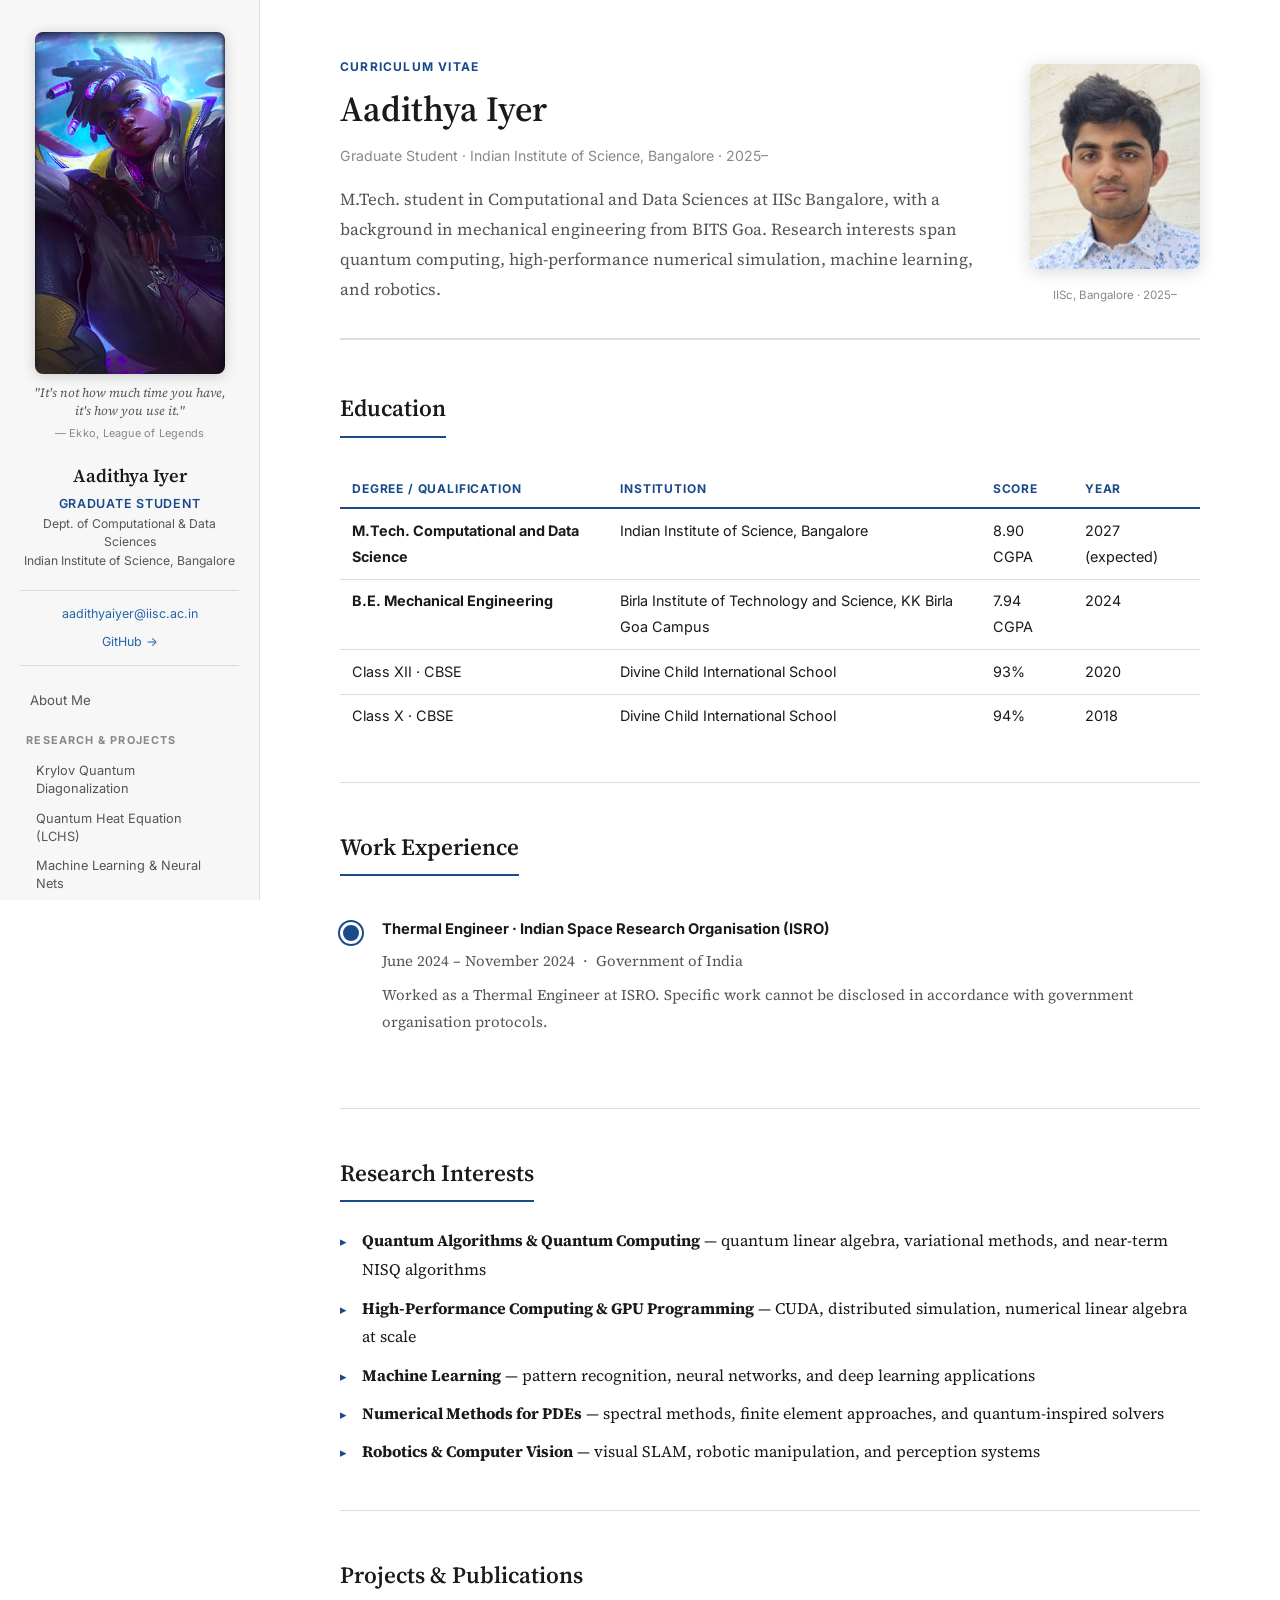
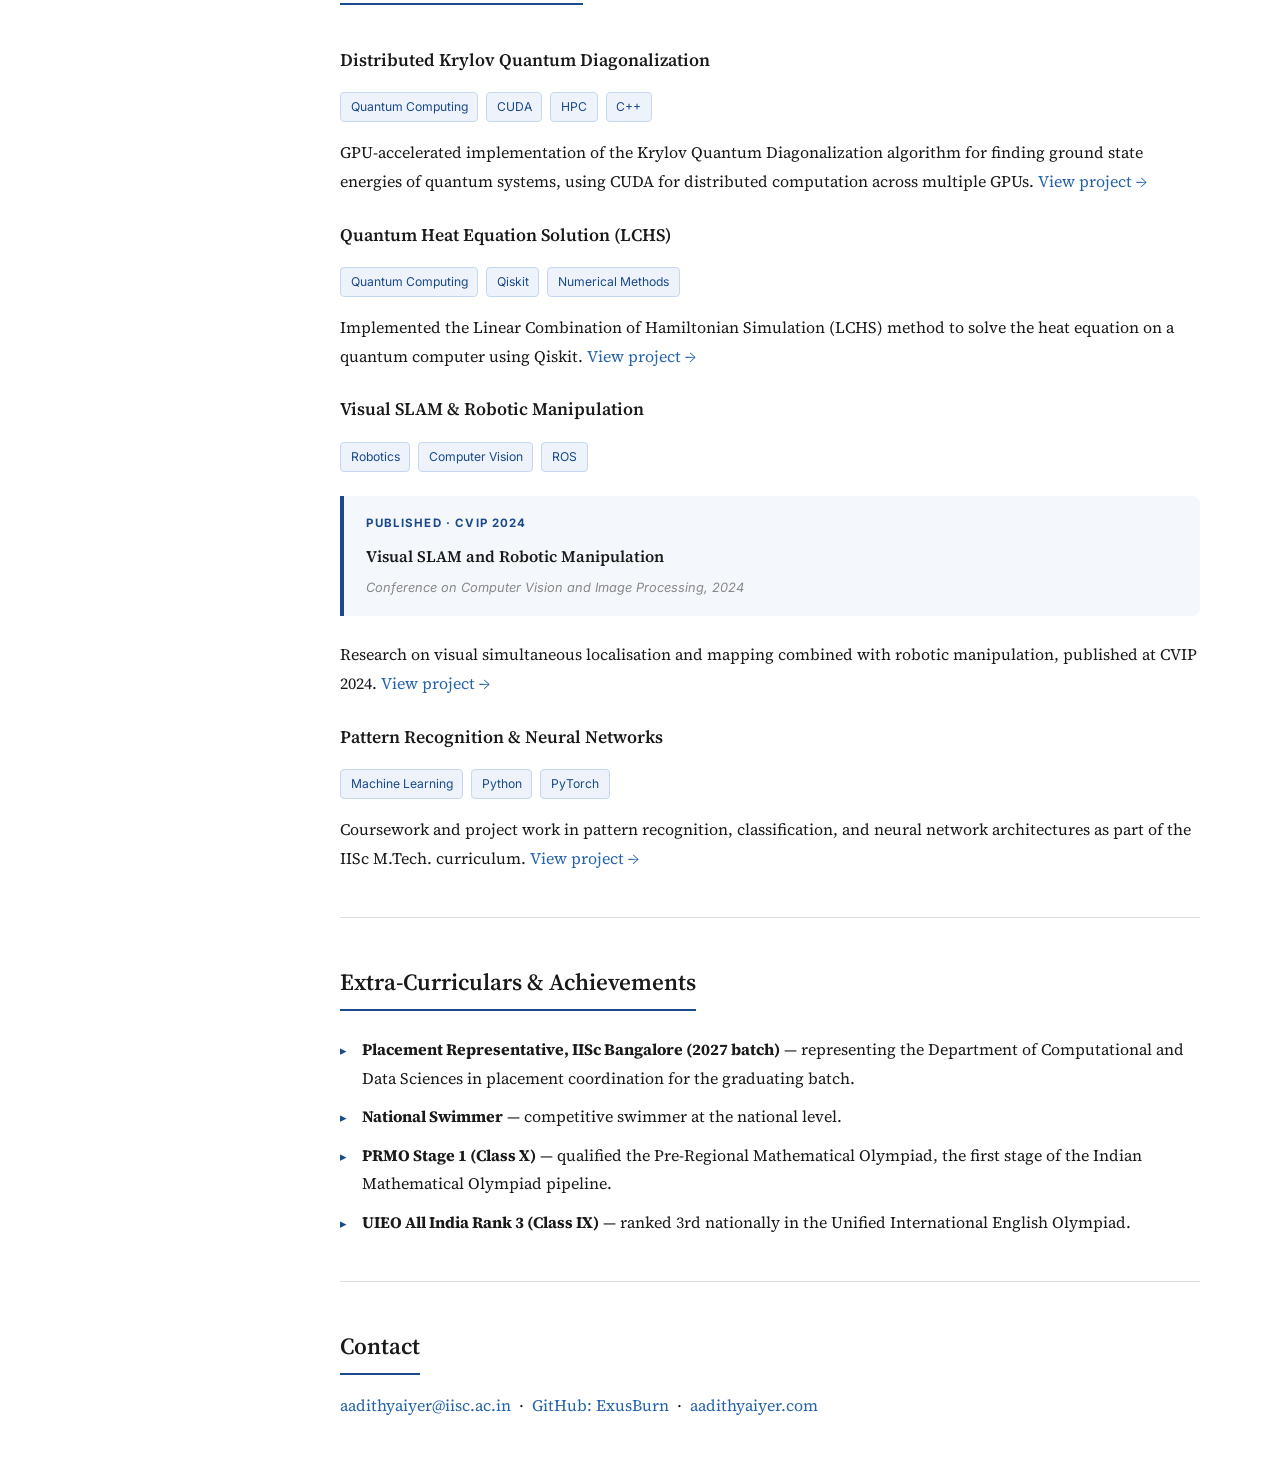
==== cv.html @ ee33d0a5 "Add CV page with education, work, projects, and achievements" ====
<!DOCTYPE html>
<html lang="en">
<head>
  <meta charset="UTF-8" />
  <meta name="viewport" content="width=device-width, initial-scale=1.0" />
  <title>CV · Aadithya Iyer</title>
  <link rel="stylesheet" href="styles.v2.css" />
  <link rel="preconnect" href="https://fonts.googleapis.com" />
  <link href="https://fonts.googleapis.com/css2?family=Source+Serif+4:ital,wght@0,300;0,400;0,600;1,400&family=Inter:wght@400;500;600;700&display=swap" rel="stylesheet" />
</head>
<body data-page="cv">
<div class="page-wrapper">
  <aside class="sidebar"></aside>
  <main class="content">

    <div class="page-hero" style="display:grid; grid-template-columns: 1fr 170px; gap: 2.5rem; align-items: start;">
      <div>
        <span class="hero-tag">Curriculum Vitae</span>
        <h1>Aadithya Iyer</h1>
        <p class="hero-sub">Graduate Student · Indian Institute of Science, Bangalore · 2025–</p>
        <p>
          M.Tech. student in Computational and Data Sciences at IISc Bangalore, with a background
          in mechanical engineering from BITS Goa. Research interests span quantum computing,
          high-performance numerical simulation, machine learning, and robotics.
        </p>
      </div>
      <div style="text-align:center; padding-top:0.5rem;">
        <img src="photo.jpg" alt="Aadithya Iyer"
          style="width:100%; border-radius:8px; box-shadow:0 3px 18px rgba(0,0,0,0.15);"
          onerror="this.style.display='none'" />
        <p style="font-family:var(--sans); font-size:0.72rem; color:var(--light); margin-top:0.4rem;">
          IISc, Bangalore · 2025–
        </p>
      </div>
    </div>

    <section id="education">
      <h2>Education</h2>
      <table class="course-table">
        <thead>
          <tr>
            <th>Degree / Qualification</th>
            <th>Institution</th>
            <th>Score</th>
            <th>Year</th>
          </tr>
        </thead>
        <tbody>
          <tr>
            <td><strong>M.Tech. Computational and Data Science</strong></td>
            <td>Indian Institute of Science, Bangalore</td>
            <td>8.90 CGPA</td>
            <td>2027 (expected)</td>
          </tr>
          <tr>
            <td><strong>B.E. Mechanical Engineering</strong></td>
            <td>Birla Institute of Technology and Science, KK Birla Goa Campus</td>
            <td>7.94 CGPA</td>
            <td>2024</td>
          </tr>
          <tr>
            <td>Class XII · CBSE</td>
            <td>Divine Child International School</td>
            <td>93%</td>
            <td>2020</td>
          </tr>
          <tr>
            <td>Class X · CBSE</td>
            <td>Divine Child International School</td>
            <td>94%</td>
            <td>2018</td>
          </tr>
        </tbody>
      </table>
    </section>

    <hr />

    <section id="work">
      <h2>Work Experience</h2>
      <div class="timeline">
        <div class="timeline-item">
          <div class="timeline-dot"></div>
          <div class="timeline-body">
            <h4>Thermal Engineer · Indian Space Research Organisation (ISRO)</h4>
            <p>June 2024 – November 2024 &nbsp;·&nbsp; Government of India</p>
            <p style="margin-top: 0.5rem; color: var(--muted);">
              Worked as a Thermal Engineer at ISRO. Specific work cannot be disclosed
              in accordance with government organisation protocols.
            </p>
          </div>
        </div>
      </div>
    </section>

    <hr />

    <section id="research">
      <h2>Research Interests</h2>
      <ul class="prose-list">
        <li>
          <strong>Quantum Algorithms &amp; Quantum Computing</strong> — quantum linear algebra,
          variational methods, and near-term NISQ algorithms
        </li>
        <li>
          <strong>High-Performance Computing &amp; GPU Programming</strong> — CUDA, distributed
          simulation, numerical linear algebra at scale
        </li>
        <li>
          <strong>Machine Learning</strong> — pattern recognition, neural networks, and deep
          learning applications
        </li>
        <li>
          <strong>Numerical Methods for PDEs</strong> — spectral methods, finite element
          approaches, and quantum-inspired solvers
        </li>
        <li>
          <strong>Robotics &amp; Computer Vision</strong> — visual SLAM, robotic manipulation,
          and perception systems
        </li>
      </ul>
    </section>

    <hr />

    <section id="projects">
      <h2>Projects &amp; Publications</h2>

      <h3>Distributed Krylov Quantum Diagonalization</h3>
      <div class="tech-tags">
        <span>Quantum Computing</span><span>CUDA</span><span>HPC</span><span>C++</span>
      </div>
      <p>
        GPU-accelerated implementation of the Krylov Quantum Diagonalization algorithm for
        finding ground state energies of quantum systems, using CUDA for distributed computation
        across multiple GPUs.
        <a href="kqd.html">View project →</a>
      </p>

      <h3>Quantum Heat Equation Solution (LCHS)</h3>
      <div class="tech-tags">
        <span>Quantum Computing</span><span>Qiskit</span><span>Numerical Methods</span>
      </div>
      <p>
        Implemented the Linear Combination of Hamiltonian Simulation (LCHS) method to solve
        the heat equation on a quantum computer using Qiskit.
        <a href="lchs.html">View project →</a>
      </p>

      <h3>Visual SLAM &amp; Robotic Manipulation</h3>
      <div class="tech-tags">
        <span>Robotics</span><span>Computer Vision</span><span>ROS</span>
      </div>
      <div class="publication-box">
        <span class="pub-label">Published · CVIP 2024</span>
        <p class="pub-title">Visual SLAM and Robotic Manipulation</p>
        <p class="pub-venue">Conference on Computer Vision and Image Processing, 2024</p>
      </div>
      <p>
        Research on visual simultaneous localisation and mapping combined with robotic
        manipulation, published at CVIP 2024.
        <a href="robotics.html">View project →</a>
      </p>

      <h3>Pattern Recognition &amp; Neural Networks</h3>
      <div class="tech-tags">
        <span>Machine Learning</span><span>Python</span><span>PyTorch</span>
      </div>
      <p>
        Coursework and project work in pattern recognition, classification, and neural network
        architectures as part of the IISc M.Tech. curriculum.
        <a href="ml.html">View project →</a>
      </p>
    </section>

    <hr />

    <section id="extracurriculars">
      <h2>Extra-Curriculars &amp; Achievements</h2>
      <ul class="prose-list">
        <li>
          <strong>Placement Representative, IISc Bangalore (2027 batch)</strong> — representing
          the Department of Computational and Data Sciences in placement coordination for the
          graduating batch.
        </li>
        <li>
          <strong>National Swimmer</strong> — competitive swimmer at the national level.
        </li>
        <li>
          <strong>PRMO Stage 1 (Class X)</strong> — qualified the Pre-Regional Mathematical
          Olympiad, the first stage of the Indian Mathematical Olympiad pipeline.
        </li>
        <li>
          <strong>UIEO All India Rank 3 (Class IX)</strong> — ranked 3rd nationally in the
          Unified International English Olympiad.
        </li>
      </ul>
    </section>

    <hr />

    <section id="contact-cv">
      <h2>Contact</h2>
      <p>
        <a href="mailto:aadithyaiyer@iisc.ac.in">aadithyaiyer@iisc.ac.in</a>
        &nbsp;·&nbsp;
        <a href="https://github.com/ExusBurn" target="_blank" rel="noopener">GitHub: ExusBurn</a>
        &nbsp;·&nbsp;
        <a href="https://aadithyaiyer.com" target="_blank" rel="noopener">aadithyaiyer.com</a>
      </p>
    </section>

  </main>
</div>
<script src="nav.js"></script>
</body>
</html>
---- styles.v2.css ----
/* ── Reset ── */
*, *::before, *::after { box-sizing: border-box; margin: 0; padding: 0; }

:root {
  --sidebar-w: 260px;
  --accent:    #1a4a8a;
  --accent-l:  #2563a8;
  --accent-bg: #eef3fb;
  --text:      #1a1a1a;
  --muted:     #555;
  --light:     #888;
  --border:    #ddd;
  --bg:        #fff;
  --sidebar-bg:#f7f7f7;
  --serif:     'Source Serif 4', Georgia, serif;
  --sans:      'Inter', system-ui, sans-serif;
}

html { scroll-behavior: smooth; }

body {
  background: var(--bg);
  color: var(--text);
  font-family: var(--serif);
  font-size: 16.5px;
  line-height: 1.8;
}

a { color: var(--accent-l); text-decoration: none; }
a:hover { text-decoration: underline; }

/* ── Layout ── */
.page-wrapper {
  display: flex;
  min-height: 100vh;
  width: 100%;
}

/* ── Sidebar ── */
.sidebar {
  width: var(--sidebar-w);
  flex-shrink: 0;
  background: var(--sidebar-bg);
  border-right: 1px solid var(--border);
  padding: 2rem 1.25rem;
  position: sticky;
  top: 0;
  height: 100vh;
  overflow-y: auto;
  display: flex;
  flex-direction: column;
  gap: 1.25rem;
}

.sidebar-ekko {
  text-align: center;
}

.sidebar-ekko img {
  width: 100%;
  max-width: 190px;
  border-radius: 8px;
  display: block;
  margin: 0 auto 0.6rem;
  box-shadow: 0 2px 14px rgba(0,0,0,0.18);
}

.ekko-quote {
  font-family: var(--serif);
  font-size: 0.78rem;
  font-style: italic;
  color: var(--muted);
  line-height: 1.5;
  margin: 0 0 0.2rem !important;
}

.ekko-attr {
  font-family: var(--sans);
  font-size: 0.68rem;
  color: var(--light);
  letter-spacing: 0.02em;
}

.sidebar-name {
  font-family: var(--serif);
  font-size: 1.15rem;
  font-weight: 600;
  color: var(--text);
  text-align: center;
  line-height: 1.3;
}

.sidebar-title {
  font-family: var(--sans);
  font-size: 0.78rem;
  color: var(--accent);
  font-weight: 600;
  text-align: center;
  text-transform: uppercase;
  letter-spacing: 0.06em;
  margin-top: 0.3rem;
}

.sidebar-affil {
  font-family: var(--sans);
  font-size: 0.76rem;
  color: var(--muted);
  text-align: center;
  line-height: 1.5;
}

.sidebar-contact {
  display: flex;
  flex-direction: column;
  gap: 0.35rem;
  align-items: center;
  padding: 0.75rem 0;
  border-top: 1px solid var(--border);
  border-bottom: 1px solid var(--border);
}

.sidebar-contact a {
  font-family: var(--sans);
  font-size: 0.78rem;
  color: var(--accent-l);
  word-break: break-all;
  text-align: center;
}

/* ── Sidebar nav ── */
.sidebar-nav {
  display: flex;
  flex-direction: column;
  gap: 0.1rem;
}

.nav-section-label {
  font-family: var(--sans);
  font-size: 0.68rem;
  font-weight: 700;
  text-transform: uppercase;
  letter-spacing: 0.1em;
  color: var(--light);
  padding: 0.9rem 0.4rem 0.3rem;
  display: block;
}

.sidebar-nav a {
  font-family: var(--sans);
  font-size: 0.83rem;
  color: var(--muted);
  padding: 0.32rem 0.6rem;
  border-radius: 5px;
  display: block;
  transition: background 0.15s, color 0.15s;
  line-height: 1.4;
}

.sidebar-nav a.nav-sub {
  font-size: 0.8rem;
  padding-left: 1rem;
}

.sidebar-nav a:hover {
  background: #e6e6e6;
  color: var(--accent);
  text-decoration: none;
}

.sidebar-nav a.active {
  background: var(--accent-bg);
  color: var(--accent);
  font-weight: 600;
  text-decoration: none;
}

/* ── Main content ── */
.content {
  flex: 1;
  padding: 3.5rem 5rem;
  min-width: 0;
}

/* ── Page hero (top of each page) ── */
.page-hero {
  margin-bottom: 3rem;
  padding-bottom: 2rem;
  border-bottom: 2px solid var(--border);
}

.page-hero .hero-tag {
  font-family: var(--sans);
  font-size: 0.75rem;
  font-weight: 700;
  text-transform: uppercase;
  letter-spacing: 0.1em;
  color: var(--accent);
  margin-bottom: 0.6rem;
  display: block;
}

.page-hero h1 {
  font-family: var(--serif);
  font-size: clamp(1.6rem, 3vw, 2.2rem);
  font-weight: 600;
  line-height: 1.25;
  color: var(--text);
  margin-bottom: 0.75rem;
}

.page-hero .hero-sub {
  font-family: var(--sans);
  font-size: 0.88rem;
  color: var(--light);
  margin-bottom: 1rem;
}

.page-hero p {
  font-size: 1.05rem;
  color: var(--muted);
  max-width: 680px;
}

/* ── Sections ── */
section { margin-bottom: 0.5rem; }

section h2 {
  font-family: var(--serif);
  font-size: 1.45rem;
  font-weight: 600;
  color: var(--text);
  margin-bottom: 1rem;
  padding-bottom: 0.35rem;
  border-bottom: 2px solid var(--accent);
  display: inline-block;
}

section h3 {
  font-family: var(--serif);
  font-size: 1.1rem;
  font-weight: 600;
  color: var(--text);
  margin: 1.5rem 0 0.5rem;
}

section h4 {
  font-family: var(--sans);
  font-size: 0.88rem;
  font-weight: 700;
  text-transform: uppercase;
  letter-spacing: 0.06em;
  color: var(--accent);
  margin: 1.25rem 0 0.4rem;
}

section p {
  color: var(--text);
  margin-bottom: 1rem;
  font-size: 1rem;
}

section p:last-child { margin-bottom: 0; }

hr {
  border: none;
  border-top: 1px solid var(--border);
  margin: 2.75rem 0;
}

/* ── Bullet lists ── */
.prose-list {
  list-style: none;
  margin: 0.5rem 0 1rem;
  display: flex;
  flex-direction: column;
  gap: 0.6rem;
}

.prose-list li {
  padding-left: 1.4rem;
  position: relative;
  font-size: 1rem;
}

.prose-list li::before {
  content: '▸';
  position: absolute;
  left: 0;
  color: var(--accent);
  font-size: 0.8rem;
  top: 0.25rem;
}

/* ── Callout / highlight box ── */
.callout {
  background: var(--accent-bg);
  border-left: 4px solid var(--accent);
  border-radius: 0 8px 8px 0;
  padding: 1.1rem 1.4rem;
  margin: 1.5rem 0;
}

.callout p { margin: 0; font-size: 1rem; }
.callout strong { color: var(--accent); }

/* ── Stat row ── */
.stat-row {
  display: flex;
  gap: 1.5rem;
  flex-wrap: wrap;
  margin: 1.5rem 0;
}

.stat-box {
  background: #f4f7fb;
  border: 1px solid #d0ddf0;
  border-radius: 8px;
  padding: 1rem 1.5rem;
  text-align: center;
  flex: 1;
  min-width: 120px;
}

.stat-box .stat-num {
  font-family: var(--sans);
  font-size: 1.9rem;
  font-weight: 700;
  color: var(--accent);
  display: block;
  line-height: 1.1;
}

.stat-box .stat-label {
  font-family: var(--sans);
  font-size: 0.75rem;
  color: var(--muted);
  margin-top: 0.3rem;
  display: block;
  line-height: 1.4;
}

/* ── Publication box ── */
.publication-box {
  background: #f4f7fb;
  border-left: 4px solid var(--accent);
  border-radius: 0 8px 8px 0;
  padding: 1.1rem 1.4rem;
  margin: 1.5rem 0;
}

.pub-label {
  font-family: var(--sans);
  font-size: 0.72rem;
  font-weight: 700;
  text-transform: uppercase;
  letter-spacing: 0.1em;
  color: var(--accent);
  margin-bottom: 0.5rem;
  display: block;
}

.pub-title {
  font-weight: 600;
  font-size: 1rem;
  margin-bottom: 0.3rem;
  color: var(--text);
}

.pub-authors {
  font-family: var(--sans);
  font-size: 0.84rem;
  color: var(--muted);
  margin-bottom: 0.7rem;
}

.pub-venue {
  font-family: var(--sans);
  font-size: 0.8rem;
  color: var(--light);
  font-style: italic;
  margin-bottom: 0.7rem;
}

/* ── Video embeds ── */
.video-row {
  display: grid;
  grid-template-columns: 1fr 1fr;
  gap: 1.25rem;
  margin: 1.5rem 0;
}

.video-wrap {
  position: relative;
  padding-bottom: 56.25%;
  height: 0;
  overflow: hidden;
  border-radius: 8px;
  background: #000;
  box-shadow: 0 2px 12px rgba(0,0,0,0.15);
}

.video-wrap iframe {
  position: absolute;
  top: 0; left: 0;
  width: 100%; height: 100%;
  border: none;
}

.video-single {
  max-width: 600px;
  margin: 1.5rem 0;
}

/* ── Project cards on index ── */
.project-cards {
  display: grid;
  grid-template-columns: 1fr 1fr;
  gap: 1.1rem;
  margin-top: 1.5rem;
}

.proj-card {
  display: block;
  border: 1px solid var(--border);
  border-radius: 10px;
  padding: 1.3rem 1.4rem;
  transition: border-color 0.2s, box-shadow 0.2s, transform 0.2s;
  background: #fafafa;
}

.proj-card:hover {
  border-color: var(--accent);
  box-shadow: 0 3px 18px rgba(26,74,138,0.1);
  transform: translateY(-3px);
  text-decoration: none;
}

.proj-card-tag {
  font-family: var(--sans);
  font-size: 0.7rem;
  font-weight: 700;
  text-transform: uppercase;
  letter-spacing: 0.08em;
  color: var(--accent);
  margin-bottom: 0.4rem;
  display: block;
}

.proj-card h3 {
  font-family: var(--serif);
  font-size: 1rem;
  font-weight: 600;
  color: var(--text);
  margin: 0 0 0.5rem;
}

.proj-card p {
  font-size: 0.88rem;
  color: var(--muted);
  margin: 0;
  line-height: 1.55;
}

/* ── Tech tag strip ── */
.tech-tags {
  display: flex;
  flex-wrap: wrap;
  gap: 0.5rem;
  margin: 1rem 0;
}

.tech-tags span {
  font-family: var(--sans);
  font-size: 0.76rem;
  color: var(--accent);
  background: var(--accent-bg);
  border: 1px solid #c5d8f0;
  padding: 0.18rem 0.6rem;
  border-radius: 4px;
}

/* ── Channel button ── */
.channel-btn {
  display: inline-flex;
  align-items: center;
  gap: 0.5rem;
  background: #ff0000;
  color: #fff !important;
  font-family: var(--sans);
  font-size: 0.92rem;
  font-weight: 600;
  padding: 0.65rem 1.5rem;
  border-radius: 6px;
  text-decoration: none !important;
  transition: background 0.2s, transform 0.15s;
  margin: 0.75rem 0;
}

.channel-btn:hover {
  background: #cc0000;
  transform: translateY(-2px);
}

/* ── About intro (index) ── */
.about-intro {
  display: grid;
  grid-template-columns: 200px 1fr;
  gap: 2.5rem;
  align-items: start;
  margin-bottom: 2.5rem;
}

.about-photo img {
  width: 100%;
  border-radius: 8px;
  box-shadow: 0 3px 18px rgba(0,0,0,0.15);
}

.about-photo-caption {
  font-family: var(--sans);
  font-size: 0.75rem;
  color: var(--light);
  text-align: center;
  margin-top: 0.5rem;
}

.about-text-main h1 {
  font-family: var(--serif);
  font-size: 2rem;
  font-weight: 600;
  line-height: 1.2;
  margin-bottom: 0.3rem;
}

.about-text-main .about-role {
  font-family: var(--sans);
  font-size: 0.88rem;
  color: var(--accent);
  font-weight: 600;
  text-transform: uppercase;
  letter-spacing: 0.06em;
  margin-bottom: 1.2rem;
  display: block;
}

/* ── Interest list ── */
.interest-list {
  list-style: none;
  display: flex;
  flex-direction: column;
  gap: 0.9rem;
}

.interest-list li {
  padding-left: 1.4rem;
  position: relative;
  font-size: 1rem;
}

.interest-list li::before {
  content: '▸';
  position: absolute;
  left: 0;
  color: var(--accent);
  font-size: 0.8rem;
  top: 0.28rem;
}

/* ── Course table ── */
.course-table {
  width: 100%;
  border-collapse: collapse;
  font-family: var(--sans);
  font-size: 0.9rem;
  margin: 1rem 0 1.5rem;
}

.course-table th {
  text-align: left;
  padding: 0.5rem 0.75rem;
  border-bottom: 2px solid var(--accent);
  color: var(--accent);
  font-size: 0.75rem;
  text-transform: uppercase;
  letter-spacing: 0.07em;
}

.course-table td {
  padding: 0.55rem 0.75rem;
  border-bottom: 1px solid var(--border);
  color: var(--text);
  vertical-align: top;
}

.course-table tr:last-child td { border-bottom: none; }

/* ── GATE timeline ── */
.timeline {
  margin: 1.5rem 0;
  display: flex;
  flex-direction: column;
  gap: 0;
}

.timeline-item {
  display: flex;
  gap: 1.25rem;
  position: relative;
}

.timeline-item::before {
  content: '';
  position: absolute;
  left: 10px;
  top: 28px;
  bottom: -4px;
  width: 2px;
  background: var(--border);
}

.timeline-item:last-child::before { display: none; }

.timeline-dot {
  flex-shrink: 0;
  width: 22px;
  height: 22px;
  border-radius: 50%;
  background: var(--accent);
  margin-top: 6px;
  border: 3px solid #fff;
  box-shadow: 0 0 0 2px var(--accent);
}

.timeline-body {
  padding-bottom: 1.75rem;
  flex: 1;
}

.timeline-body h4 {
  font-family: var(--sans);
  font-size: 0.92rem;
  font-weight: 700;
  color: var(--text);
  margin: 0 0 0.3rem;
  text-transform: none;
  letter-spacing: 0;
}

.timeline-body p {
  font-size: 0.93rem;
  color: var(--muted);
  margin: 0;
}

/* ── Responsive ── */
@media (max-width: 820px) {
  .page-wrapper { flex-direction: column; }
  .sidebar { width: 100%; height: auto; position: static; flex-direction: row; flex-wrap: wrap; }
  .sidebar-ekko img { max-width: 80px; }
  .content { padding: 2rem 1.5rem; }
  .about-intro { grid-template-columns: 1fr; }
  .project-cards { grid-template-columns: 1fr; }
  .video-row { grid-template-columns: 1fr; }
}
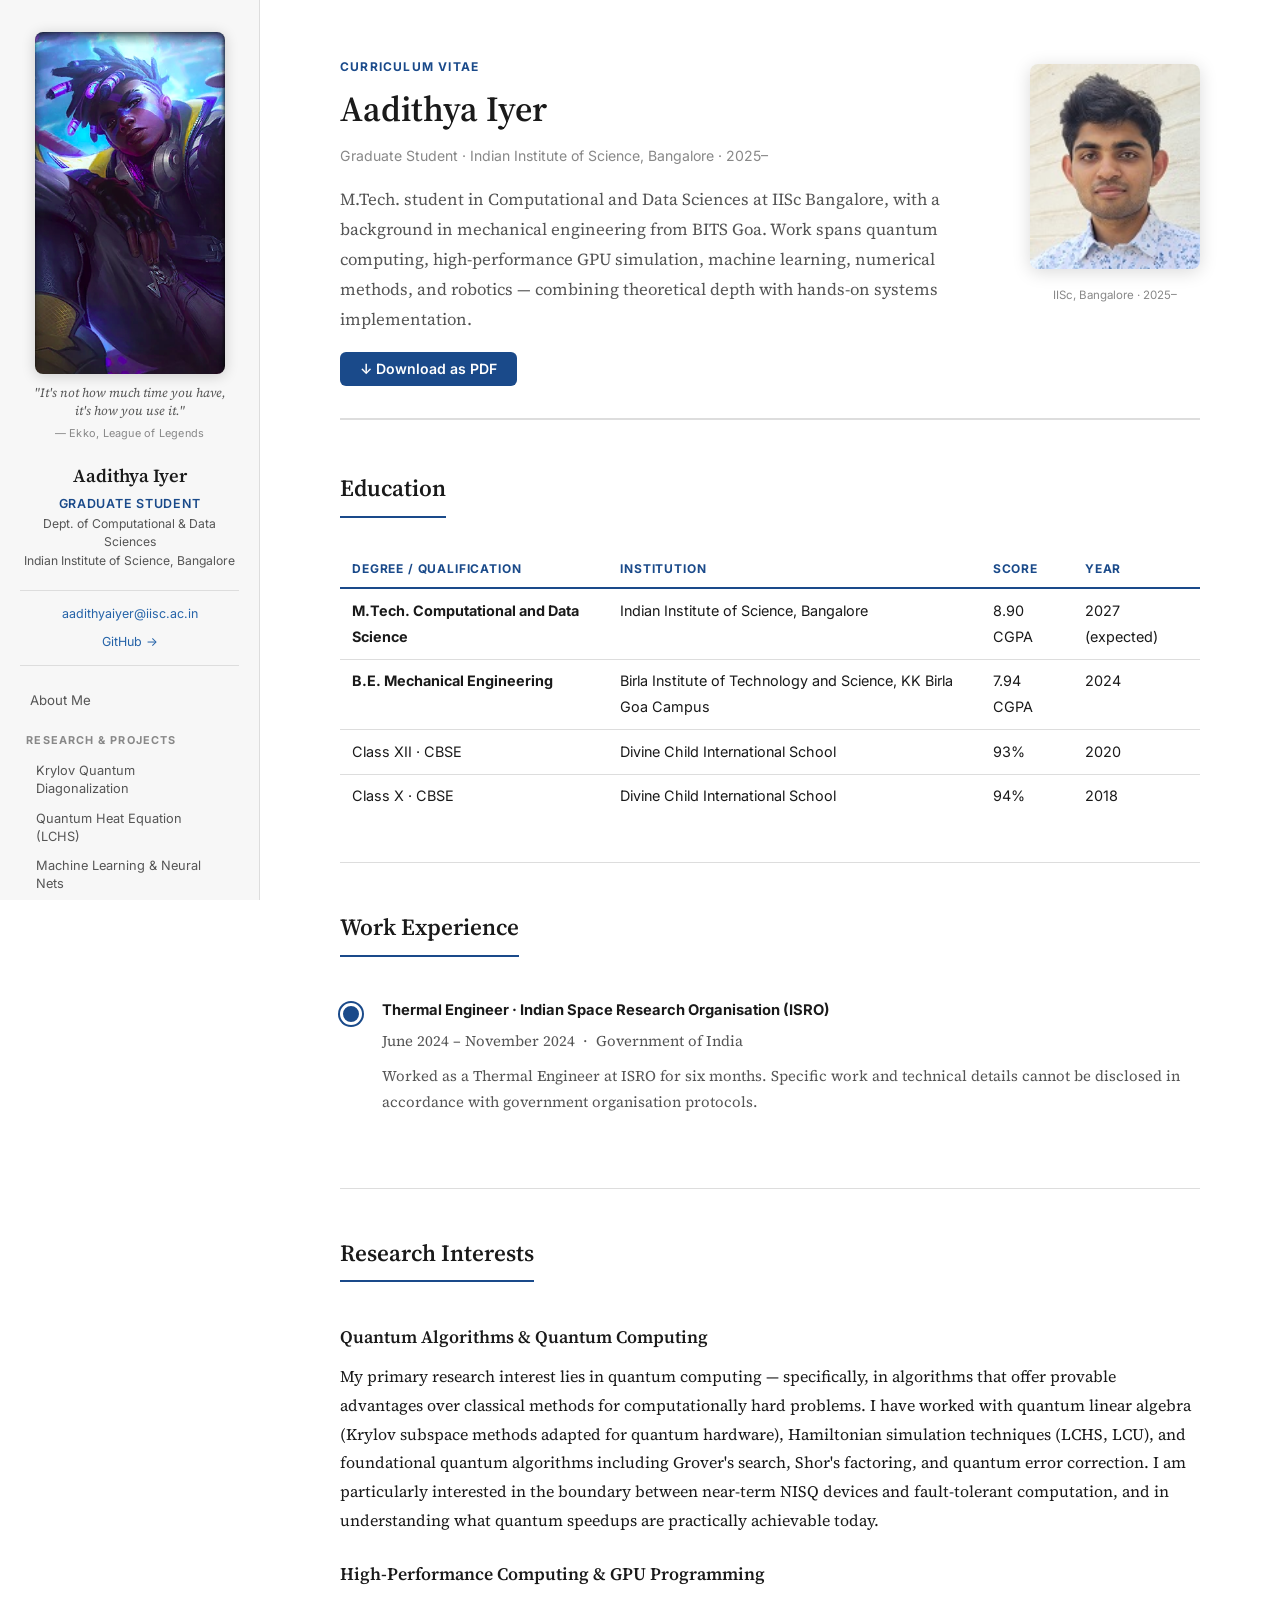
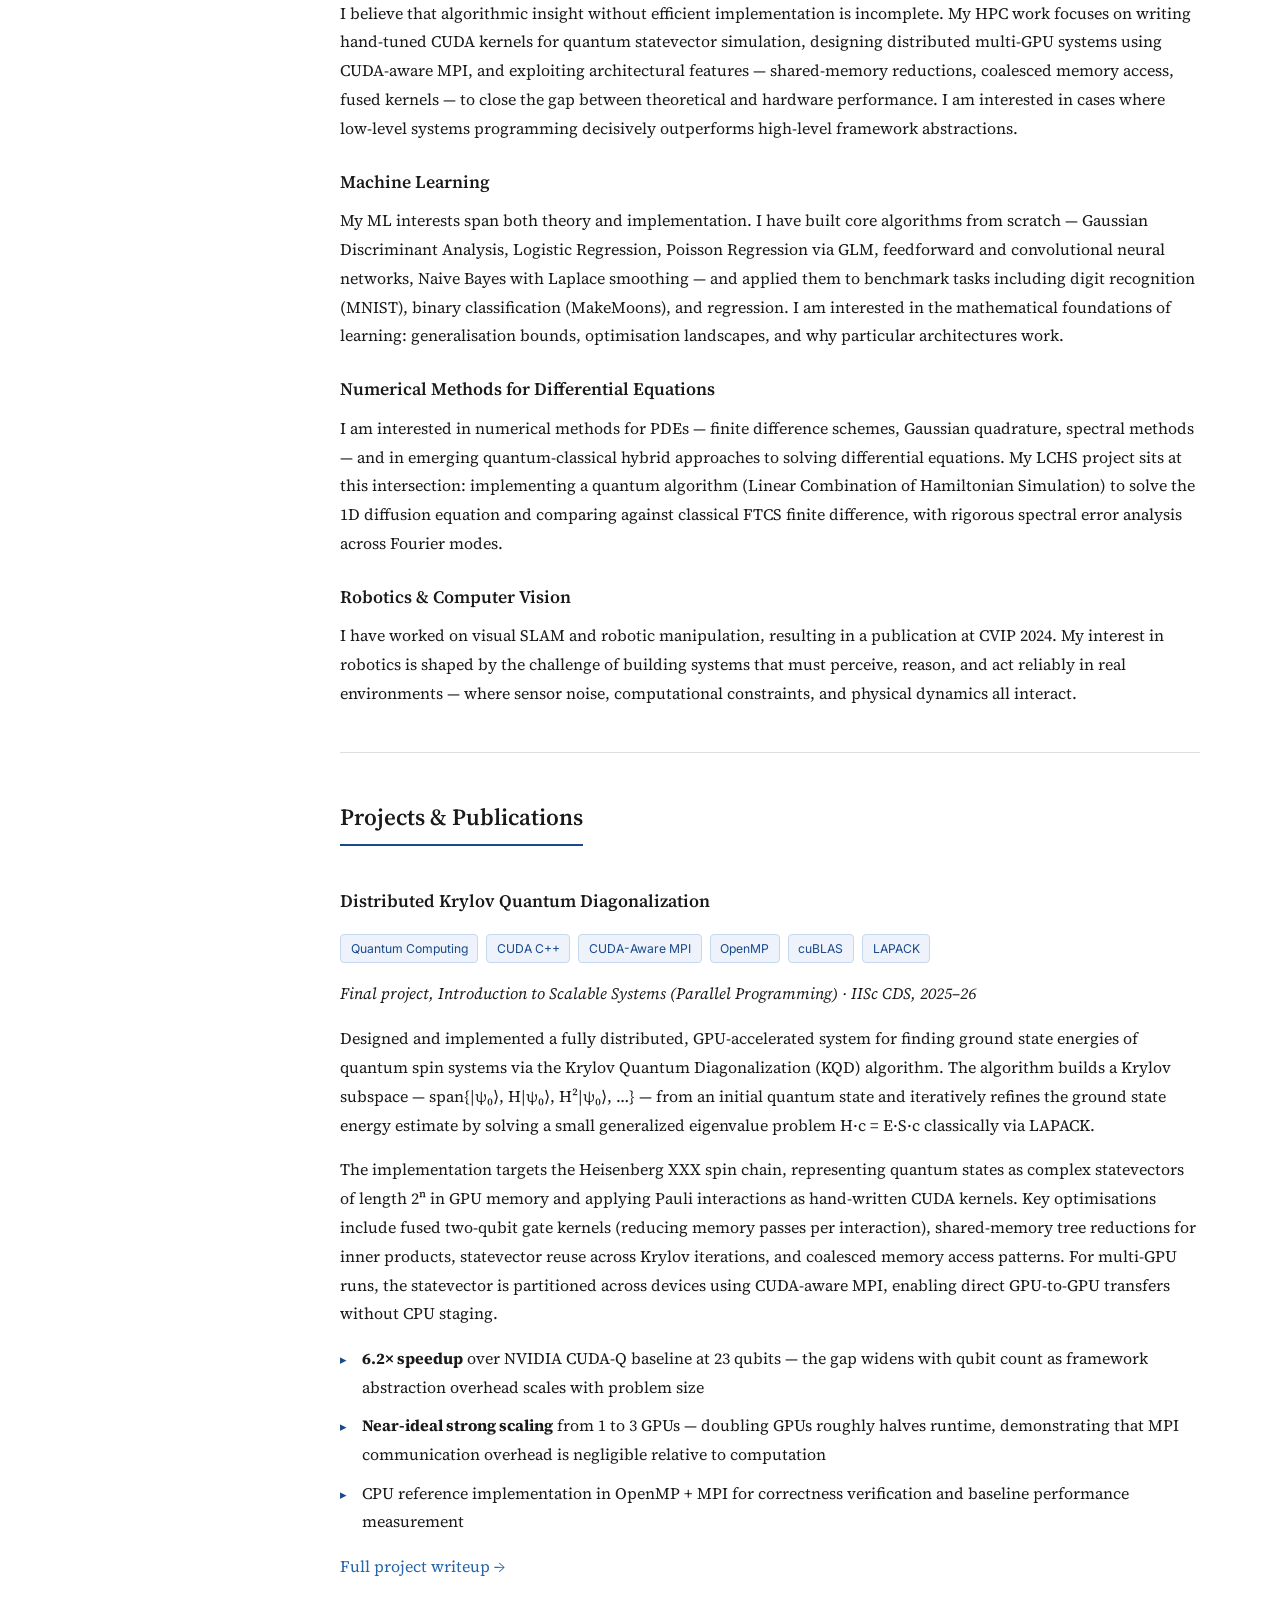
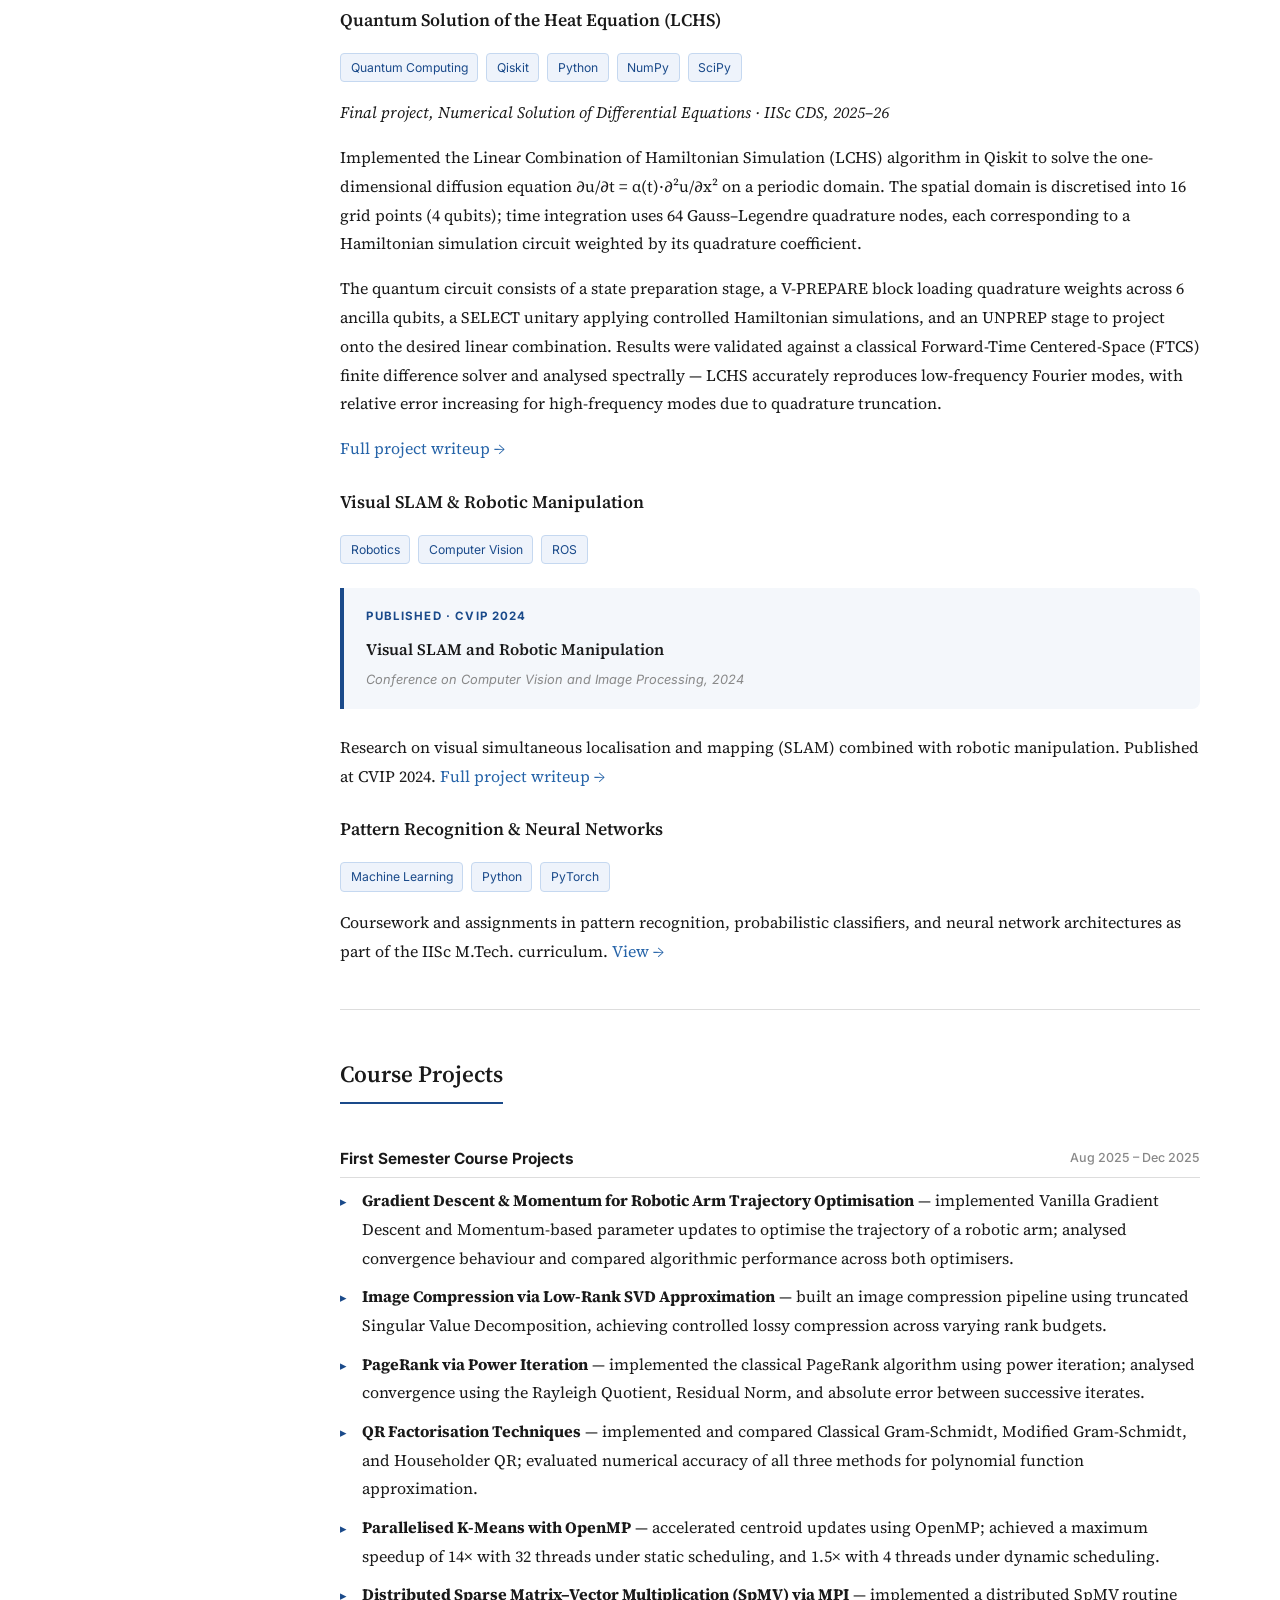
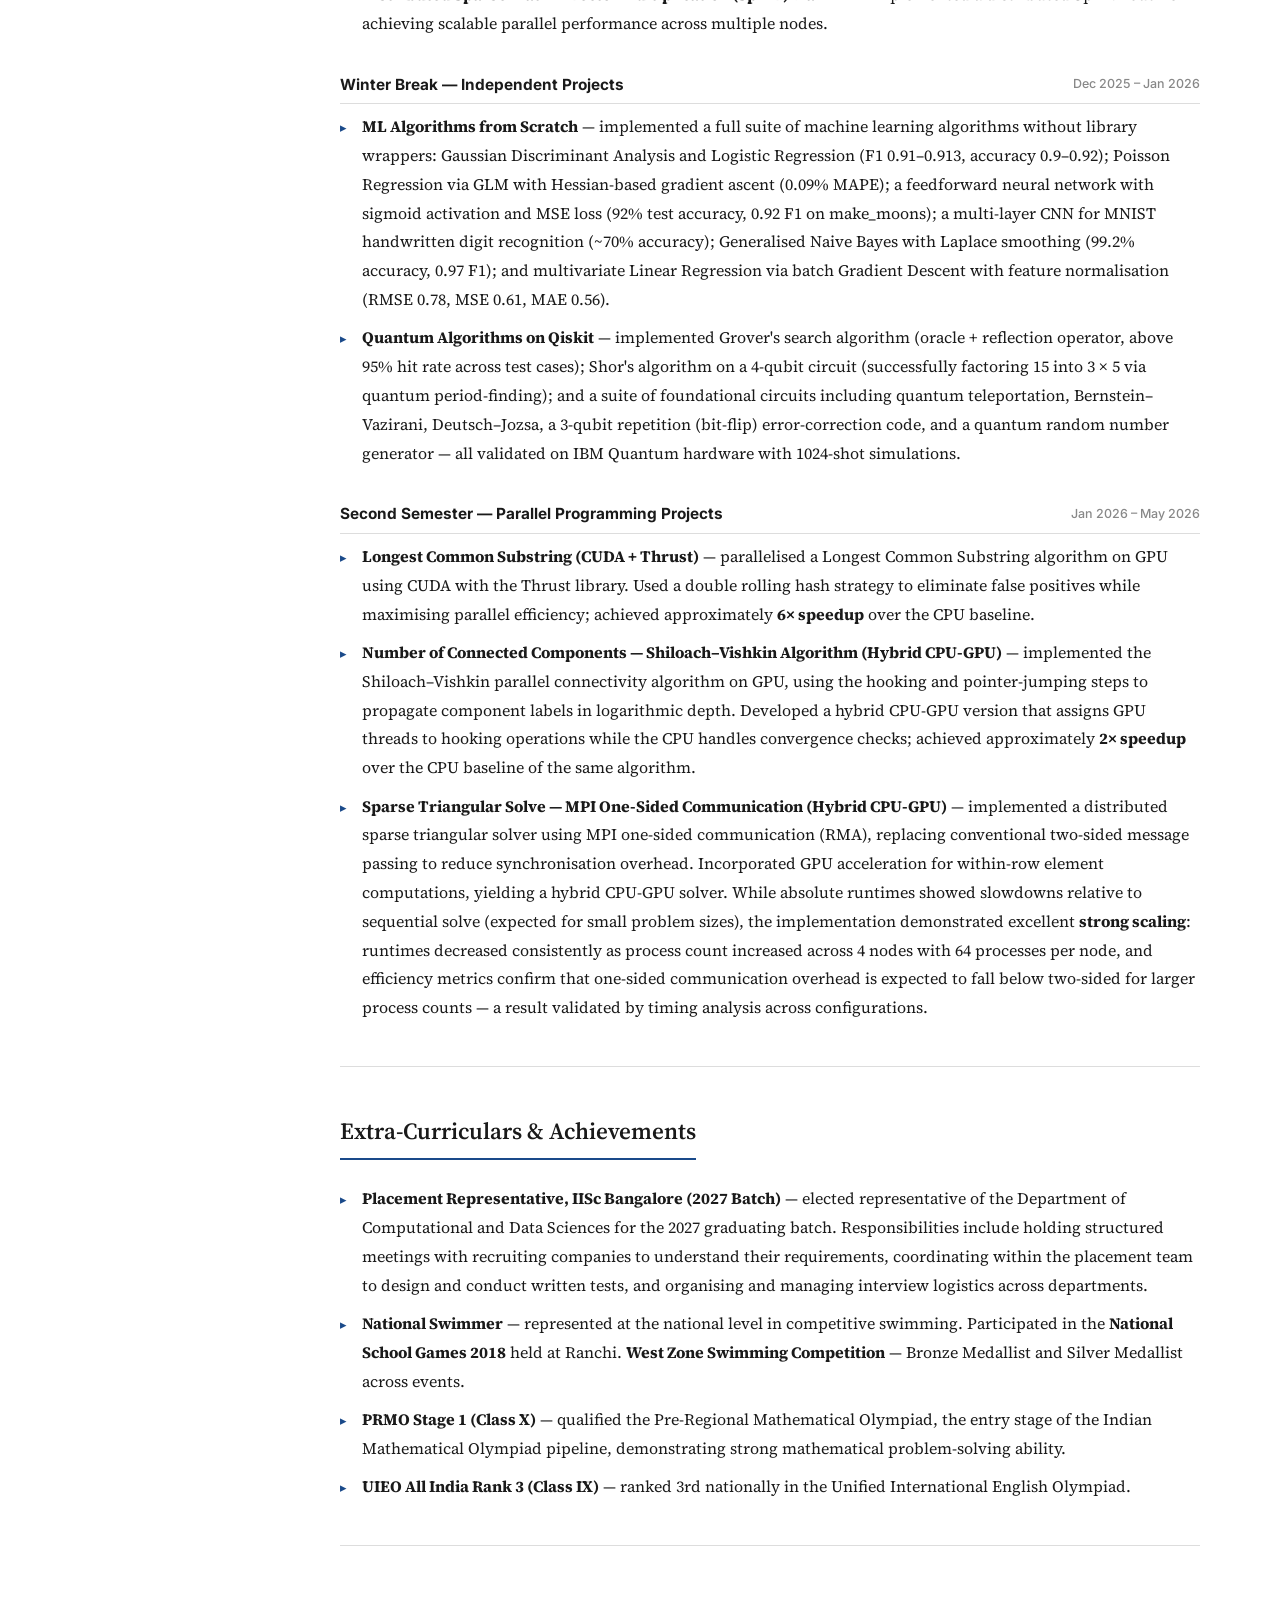
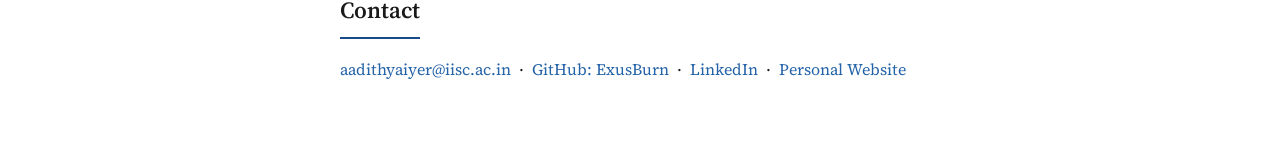
==== commit 6bdc2253: "Expand CV: course projects, research details, extra-curriculars, PDF download" ====
--- a/cv.html
+++ b/cv.html
@@ -7,12 +7,71 @@
   <link rel="stylesheet" href="styles.v2.css" />
   <link rel="preconnect" href="https://fonts.googleapis.com" />
   <link href="https://fonts.googleapis.com/css2?family=Source+Serif+4:ital,wght@0,300;0,400;0,600;1,400&family=Inter:wght@400;500;600;700&display=swap" rel="stylesheet" />
+  <style>
+    .download-btn {
+      display: inline-flex;
+      align-items: center;
+      gap: 0.45rem;
+      background: var(--accent);
+      color: #fff;
+      font-family: var(--sans);
+      font-size: 0.88rem;
+      font-weight: 600;
+      padding: 0.55rem 1.25rem;
+      border: none;
+      border-radius: 6px;
+      cursor: pointer;
+      text-decoration: none;
+      transition: background 0.2s, transform 0.15s;
+      margin-top: 1rem;
+    }
+    .download-btn:hover { background: var(--accent-l); transform: translateY(-2px); }
+
+    .cv-section-date {
+      font-family: var(--sans);
+      font-size: 0.78rem;
+      color: var(--light);
+      font-weight: 500;
+      float: right;
+      margin-top: 0.2rem;
+    }
+
+    .proj-group {
+      margin: 1.5rem 0 0.5rem;
+      padding-bottom: 0.25rem;
+      border-bottom: 1px solid var(--border);
+      overflow: hidden;
+    }
+
+    .proj-group h3 {
+      display: inline;
+      font-family: var(--sans);
+      font-size: 0.96rem;
+      font-weight: 700;
+      color: var(--text);
+      text-transform: none;
+      letter-spacing: 0;
+      margin: 0;
+    }
+
+    @media print {
+      .sidebar, .download-btn { display: none !important; }
+      .page-wrapper { display: block !important; }
+      .content { padding: 1.5rem 2.5rem !important; }
+      a { color: inherit !important; text-decoration: none !important; }
+      .pub-label { color: var(--accent) !important; }
+      section h2 { page-break-after: avoid; }
+      h3, h4 { page-break-after: avoid; }
+      .timeline-item::before { display: none; }
+    }
+  </style>
 </head>
 <body data-page="cv">
 <div class="page-wrapper">
   <aside class="sidebar"></aside>
   <main class="content">
 
+    <!-- Hero -->
     <div class="page-hero" style="display:grid; grid-template-columns: 1fr 170px; gap: 2.5rem; align-items: start;">
       <div>
         <span class="hero-tag">Curriculum Vitae</span>
@@ -20,9 +79,13 @@
         <p class="hero-sub">Graduate Student · Indian Institute of Science, Bangalore · 2025–</p>
         <p>
           M.Tech. student in Computational and Data Sciences at IISc Bangalore, with a background
-          in mechanical engineering from BITS Goa. Research interests span quantum computing,
-          high-performance numerical simulation, machine learning, and robotics.
+          in mechanical engineering from BITS Goa. Work spans quantum computing, high-performance
+          GPU simulation, machine learning, numerical methods, and robotics — combining theoretical
+          depth with hands-on systems implementation.
         </p>
+        <button class="download-btn" onclick="window.print()">
+          ↓ Download as PDF
+        </button>
       </div>
       <div style="text-align:center; padding-top:0.5rem;">
         <img src="photo.jpg" alt="Aadithya Iyer"
@@ -34,6 +97,7 @@
       </div>
     </div>
 
+    <!-- Education -->
     <section id="education">
       <h2>Education</h2>
       <table class="course-table">
@@ -76,6 +140,7 @@
 
     <hr />
 
+    <!-- Work Experience -->
     <section id="work">
       <h2>Work Experience</h2>
       <div class="timeline">
@@ -84,9 +149,9 @@
           <div class="timeline-body">
             <h4>Thermal Engineer · Indian Space Research Organisation (ISRO)</h4>
             <p>June 2024 – November 2024 &nbsp;·&nbsp; Government of India</p>
-            <p style="margin-top: 0.5rem; color: var(--muted);">
-              Worked as a Thermal Engineer at ISRO. Specific work cannot be disclosed
-              in accordance with government organisation protocols.
+            <p style="margin-top:0.5rem; color:var(--muted);">
+              Worked as a Thermal Engineer at ISRO for six months. Specific work and technical
+              details cannot be disclosed in accordance with government organisation protocols.
             </p>
           </div>
         </div>
@@ -95,57 +160,127 @@
 
     <hr />
 
+    <!-- Research Interests -->
     <section id="research">
       <h2>Research Interests</h2>
-      <ul class="prose-list">
-        <li>
-          <strong>Quantum Algorithms &amp; Quantum Computing</strong> — quantum linear algebra,
-          variational methods, and near-term NISQ algorithms
-        </li>
-        <li>
-          <strong>High-Performance Computing &amp; GPU Programming</strong> — CUDA, distributed
-          simulation, numerical linear algebra at scale
-        </li>
-        <li>
-          <strong>Machine Learning</strong> — pattern recognition, neural networks, and deep
-          learning applications
-        </li>
-        <li>
-          <strong>Numerical Methods for PDEs</strong> — spectral methods, finite element
-          approaches, and quantum-inspired solvers
-        </li>
-        <li>
-          <strong>Robotics &amp; Computer Vision</strong> — visual SLAM, robotic manipulation,
-          and perception systems
-        </li>
-      </ul>
-    </section>
-
-    <hr />
-
+
+      <h3>Quantum Algorithms &amp; Quantum Computing</h3>
+      <p>
+        My primary research interest lies in quantum computing — specifically, in algorithms that
+        offer provable advantages over classical methods for computationally hard problems. I have
+        worked with quantum linear algebra (Krylov subspace methods adapted for quantum hardware),
+        Hamiltonian simulation techniques (LCHS, LCU), and foundational quantum algorithms
+        including Grover's search, Shor's factoring, and quantum error correction. I am
+        particularly interested in the boundary between near-term NISQ devices and fault-tolerant
+        computation, and in understanding what quantum speedups are practically achievable today.
+      </p>
+
+      <h3>High-Performance Computing &amp; GPU Programming</h3>
+      <p>
+        I believe that algorithmic insight without efficient implementation is incomplete. My HPC
+        work focuses on writing hand-tuned CUDA kernels for quantum statevector simulation,
+        designing distributed multi-GPU systems using CUDA-aware MPI, and exploiting architectural
+        features — shared-memory reductions, coalesced memory access, fused kernels — to close the
+        gap between theoretical and hardware performance. I am interested in cases where low-level
+        systems programming decisively outperforms high-level framework abstractions.
+      </p>
+
+      <h3>Machine Learning</h3>
+      <p>
+        My ML interests span both theory and implementation. I have built core algorithms from
+        scratch — Gaussian Discriminant Analysis, Logistic Regression, Poisson Regression via
+        GLM, feedforward and convolutional neural networks, Naive Bayes with Laplace smoothing —
+        and applied them to benchmark tasks including digit recognition (MNIST), binary
+        classification (MakeMoons), and regression. I am interested in the mathematical
+        foundations of learning: generalisation bounds, optimisation landscapes, and why
+        particular architectures work.
+      </p>
+
+      <h3>Numerical Methods for Differential Equations</h3>
+      <p>
+        I am interested in numerical methods for PDEs — finite difference schemes, Gaussian
+        quadrature, spectral methods — and in emerging quantum-classical hybrid approaches to
+        solving differential equations. My LCHS project sits at this intersection: implementing
+        a quantum algorithm (Linear Combination of Hamiltonian Simulation) to solve the 1D
+        diffusion equation and comparing against classical FTCS finite difference, with rigorous
+        spectral error analysis across Fourier modes.
+      </p>
+
+      <h3>Robotics &amp; Computer Vision</h3>
+      <p>
+        I have worked on visual SLAM and robotic manipulation, resulting in a publication at
+        CVIP 2024. My interest in robotics is shaped by the challenge of building systems
+        that must perceive, reason, and act reliably in real environments — where sensor noise,
+        computational constraints, and physical dynamics all interact.
+      </p>
+    </section>
+
+    <hr />
+
+    <!-- Projects & Publications -->
     <section id="projects">
       <h2>Projects &amp; Publications</h2>
 
       <h3>Distributed Krylov Quantum Diagonalization</h3>
       <div class="tech-tags">
-        <span>Quantum Computing</span><span>CUDA</span><span>HPC</span><span>C++</span>
-      </div>
-      <p>
-        GPU-accelerated implementation of the Krylov Quantum Diagonalization algorithm for
-        finding ground state energies of quantum systems, using CUDA for distributed computation
-        across multiple GPUs.
-        <a href="kqd.html">View project →</a>
-      </p>
-
-      <h3>Quantum Heat Equation Solution (LCHS)</h3>
+        <span>Quantum Computing</span><span>CUDA C++</span><span>CUDA-Aware MPI</span>
+        <span>OpenMP</span><span>cuBLAS</span><span>LAPACK</span>
+      </div>
+      <p>
+        <em>Final project, Introduction to Scalable Systems (Parallel Programming) · IISc CDS, 2025–26</em>
+      </p>
+      <p>
+        Designed and implemented a fully distributed, GPU-accelerated system for finding ground
+        state energies of quantum spin systems via the Krylov Quantum Diagonalization (KQD)
+        algorithm. The algorithm builds a Krylov subspace — span{|ψ₀⟩, H|ψ₀⟩, H²|ψ₀⟩, …} —
+        from an initial quantum state and iteratively refines the ground state energy estimate
+        by solving a small generalized eigenvalue problem H·c = E·S·c classically via LAPACK.
+      </p>
+      <p>
+        The implementation targets the Heisenberg XXX spin chain, representing quantum states
+        as complex statevectors of length 2ⁿ in GPU memory and applying Pauli interactions
+        as hand-written CUDA kernels. Key optimisations include fused two-qubit gate kernels
+        (reducing memory passes per interaction), shared-memory tree reductions for inner
+        products, statevector reuse across Krylov iterations, and coalesced memory access
+        patterns. For multi-GPU runs, the statevector is partitioned across devices using
+        CUDA-aware MPI, enabling direct GPU-to-GPU transfers without CPU staging.
+      </p>
+      <ul class="prose-list">
+        <li><strong>6.2× speedup</strong> over NVIDIA CUDA-Q baseline at 23 qubits — the gap
+          widens with qubit count as framework abstraction overhead scales with problem size</li>
+        <li><strong>Near-ideal strong scaling</strong> from 1 to 3 GPUs — doubling GPUs roughly
+          halves runtime, demonstrating that MPI communication overhead is negligible relative
+          to computation</li>
+        <li>CPU reference implementation in OpenMP + MPI for correctness verification and
+          baseline performance measurement</li>
+      </ul>
+      <p><a href="kqd.html">Full project writeup →</a></p>
+
+      <h3>Quantum Solution of the Heat Equation (LCHS)</h3>
       <div class="tech-tags">
-        <span>Quantum Computing</span><span>Qiskit</span><span>Numerical Methods</span>
-      </div>
-      <p>
-        Implemented the Linear Combination of Hamiltonian Simulation (LCHS) method to solve
-        the heat equation on a quantum computer using Qiskit.
-        <a href="lchs.html">View project →</a>
-      </p>
+        <span>Quantum Computing</span><span>Qiskit</span><span>Python</span>
+        <span>NumPy</span><span>SciPy</span>
+      </div>
+      <p>
+        <em>Final project, Numerical Solution of Differential Equations · IISc CDS, 2025–26</em>
+      </p>
+      <p>
+        Implemented the Linear Combination of Hamiltonian Simulation (LCHS) algorithm in
+        Qiskit to solve the one-dimensional diffusion equation ∂u/∂t = α(t)·∂²u/∂x² on
+        a periodic domain. The spatial domain is discretised into 16 grid points (4 qubits);
+        time integration uses 64 Gauss–Legendre quadrature nodes, each corresponding to a
+        Hamiltonian simulation circuit weighted by its quadrature coefficient.
+      </p>
+      <p>
+        The quantum circuit consists of a state preparation stage, a V-PREPARE block loading
+        quadrature weights across 6 ancilla qubits, a SELECT unitary applying controlled
+        Hamiltonian simulations, and an UNPREP stage to project onto the desired linear
+        combination. Results were validated against a classical Forward-Time Centered-Space
+        (FTCS) finite difference solver and analysed spectrally — LCHS accurately reproduces
+        low-frequency Fourier modes, with relative error increasing for high-frequency modes
+        due to quadrature truncation.
+      </p>
+      <p><a href="lchs.html">Full project writeup →</a></p>
 
       <h3>Visual SLAM &amp; Robotic Manipulation</h3>
       <div class="tech-tags">
@@ -157,9 +292,9 @@
         <p class="pub-venue">Conference on Computer Vision and Image Processing, 2024</p>
       </div>
       <p>
-        Research on visual simultaneous localisation and mapping combined with robotic
-        manipulation, published at CVIP 2024.
-        <a href="robotics.html">View project →</a>
+        Research on visual simultaneous localisation and mapping (SLAM) combined with
+        robotic manipulation. Published at CVIP 2024.
+        <a href="robotics.html">Full project writeup →</a>
       </p>
 
       <h3>Pattern Recognition &amp; Neural Networks</h3>
@@ -167,28 +302,142 @@
         <span>Machine Learning</span><span>Python</span><span>PyTorch</span>
       </div>
       <p>
-        Coursework and project work in pattern recognition, classification, and neural network
-        architectures as part of the IISc M.Tech. curriculum.
-        <a href="ml.html">View project →</a>
-      </p>
-    </section>
-
-    <hr />
-
+        Coursework and assignments in pattern recognition, probabilistic classifiers, and
+        neural network architectures as part of the IISc M.Tech. curriculum.
+        <a href="ml.html">View →</a>
+      </p>
+    </section>
+
+    <hr />
+
+    <!-- Course Projects -->
+    <section id="course-projects">
+      <h2>Course Projects</h2>
+
+      <div class="proj-group">
+        <h3>First Semester Course Projects</h3>
+        <span class="cv-section-date">Aug 2025 – Dec 2025</span>
+      </div>
+      <ul class="prose-list">
+        <li>
+          <strong>Gradient Descent &amp; Momentum for Robotic Arm Trajectory Optimisation</strong> —
+          implemented Vanilla Gradient Descent and Momentum-based parameter updates to optimise
+          the trajectory of a robotic arm; analysed convergence behaviour and compared algorithmic
+          performance across both optimisers.
+        </li>
+        <li>
+          <strong>Image Compression via Low-Rank SVD Approximation</strong> — built an image
+          compression pipeline using truncated Singular Value Decomposition, achieving controlled
+          lossy compression across varying rank budgets.
+        </li>
+        <li>
+          <strong>PageRank via Power Iteration</strong> — implemented the classical PageRank
+          algorithm using power iteration; analysed convergence using the Rayleigh Quotient,
+          Residual Norm, and absolute error between successive iterates.
+        </li>
+        <li>
+          <strong>QR Factorisation Techniques</strong> — implemented and compared Classical
+          Gram-Schmidt, Modified Gram-Schmidt, and Householder QR; evaluated numerical accuracy
+          of all three methods for polynomial function approximation.
+        </li>
+        <li>
+          <strong>Parallelised K-Means with OpenMP</strong> — accelerated centroid updates using
+          OpenMP; achieved a maximum speedup of 14× with 32 threads under static scheduling, and
+          1.5× with 4 threads under dynamic scheduling.
+        </li>
+        <li>
+          <strong>Distributed Sparse Matrix–Vector Multiplication (SpMV) via MPI</strong> —
+          implemented a distributed SpMV routine achieving scalable parallel performance across
+          multiple nodes.
+        </li>
+      </ul>
+
+      <div class="proj-group" style="margin-top:2rem;">
+        <h3>Winter Break — Independent Projects</h3>
+        <span class="cv-section-date">Dec 2025 – Jan 2026</span>
+      </div>
+      <ul class="prose-list">
+        <li>
+          <strong>ML Algorithms from Scratch</strong> — implemented a full suite of machine
+          learning algorithms without library wrappers: Gaussian Discriminant Analysis and
+          Logistic Regression (F1 0.91–0.913, accuracy 0.9–0.92); Poisson Regression via GLM
+          with Hessian-based gradient ascent (0.09% MAPE); a feedforward neural network with
+          sigmoid activation and MSE loss (92% test accuracy, 0.92 F1 on make_moons); a
+          multi-layer CNN for MNIST handwritten digit recognition (~70% accuracy); Generalised
+          Naive Bayes with Laplace smoothing (99.2% accuracy, 0.97 F1); and multivariate
+          Linear Regression via batch Gradient Descent with feature normalisation
+          (RMSE 0.78, MSE 0.61, MAE 0.56).
+        </li>
+        <li>
+          <strong>Quantum Algorithms on Qiskit</strong> — implemented Grover's search algorithm
+          (oracle + reflection operator, above 95% hit rate across test cases); Shor's algorithm
+          on a 4-qubit circuit (successfully factoring 15 into 3 × 5 via quantum period-finding);
+          and a suite of foundational circuits including quantum teleportation,
+          Bernstein–Vazirani, Deutsch–Jozsa, a 3-qubit repetition (bit-flip) error-correction
+          code, and a quantum random number generator — all validated on IBM Quantum hardware
+          with 1024-shot simulations.
+        </li>
+      </ul>
+
+      <div class="proj-group" style="margin-top:2rem;">
+        <h3>Second Semester — Parallel Programming Projects</h3>
+        <span class="cv-section-date">Jan 2026 – May 2026</span>
+      </div>
+      <ul class="prose-list">
+        <li>
+          <strong>Longest Common Substring (CUDA + Thrust)</strong> — parallelised a
+          Longest Common Substring algorithm on GPU using CUDA with the Thrust library.
+          Used a double rolling hash strategy to eliminate false positives while maximising
+          parallel efficiency; achieved approximately <strong>6× speedup</strong> over the
+          CPU baseline.
+        </li>
+        <li>
+          <strong>Number of Connected Components — Shiloach–Vishkin Algorithm (Hybrid CPU-GPU)</strong> —
+          implemented the Shiloach–Vishkin parallel connectivity algorithm on GPU, using
+          the hooking and pointer-jumping steps to propagate component labels in logarithmic
+          depth. Developed a hybrid CPU-GPU version that assigns GPU threads to hooking
+          operations while the CPU handles convergence checks; achieved approximately
+          <strong>2× speedup</strong> over the CPU baseline of the same algorithm.
+        </li>
+        <li>
+          <strong>Sparse Triangular Solve — MPI One-Sided Communication (Hybrid CPU-GPU)</strong> —
+          implemented a distributed sparse triangular solver using MPI one-sided communication
+          (RMA), replacing conventional two-sided message passing to reduce synchronisation
+          overhead. Incorporated GPU acceleration for within-row element computations,
+          yielding a hybrid CPU-GPU solver. While absolute runtimes showed slowdowns relative
+          to sequential solve (expected for small problem sizes), the implementation demonstrated
+          excellent <strong>strong scaling</strong>: runtimes decreased consistently as process
+          count increased across 4 nodes with 64 processes per node, and efficiency metrics
+          confirm that one-sided communication overhead is expected to fall below two-sided
+          for larger process counts — a result validated by timing analysis across configurations.
+        </li>
+      </ul>
+    </section>
+
+    <hr />
+
+    <!-- Extra-curriculars -->
     <section id="extracurriculars">
       <h2>Extra-Curriculars &amp; Achievements</h2>
       <ul class="prose-list">
         <li>
-          <strong>Placement Representative, IISc Bangalore (2027 batch)</strong> — representing
-          the Department of Computational and Data Sciences in placement coordination for the
-          graduating batch.
-        </li>
-        <li>
-          <strong>National Swimmer</strong> — competitive swimmer at the national level.
+          <strong>Placement Representative, IISc Bangalore (2027 Batch)</strong> — elected
+          representative of the Department of Computational and Data Sciences for the 2027
+          graduating batch. Responsibilities include holding structured meetings with recruiting
+          companies to understand their requirements, coordinating within the placement team to
+          design and conduct written tests, and organising and managing interview logistics across
+          departments.
+        </li>
+        <li>
+          <strong>National Swimmer</strong> — represented at the national level in competitive
+          swimming. Participated in the <strong>National School Games 2018</strong> held at
+          Ranchi. <strong>West Zone Swimming Competition</strong> — Bronze Medallist and Silver
+          Medallist across events.
         </li>
         <li>
           <strong>PRMO Stage 1 (Class X)</strong> — qualified the Pre-Regional Mathematical
-          Olympiad, the first stage of the Indian Mathematical Olympiad pipeline.
+          Olympiad, the entry stage of the Indian Mathematical Olympiad pipeline, demonstrating
+          strong mathematical problem-solving ability.
         </li>
         <li>
           <strong>UIEO All India Rank 3 (Class IX)</strong> — ranked 3rd nationally in the
@@ -199,6 +448,7 @@
 
     <hr />
 
+    <!-- Contact -->
     <section id="contact-cv">
       <h2>Contact</h2>
       <p>
@@ -206,7 +456,9 @@
         &nbsp;·&nbsp;
         <a href="https://github.com/ExusBurn" target="_blank" rel="noopener">GitHub: ExusBurn</a>
         &nbsp;·&nbsp;
-        <a href="https://aadithyaiyer.com" target="_blank" rel="noopener">aadithyaiyer.com</a>
+        <a href="https://www.linkedin.com/in/aadithya-iyer-51929a35b/" target="_blank" rel="noopener">LinkedIn</a>
+        &nbsp;·&nbsp;
+        <a href="https://exusburn.github.io/" target="_blank" rel="noopener">Personal Website</a>
       </p>
     </section>
 
@@ -214,4 +466,4 @@
 </div>
 <script src="nav.js"></script>
 </body>
-</html>+</html>
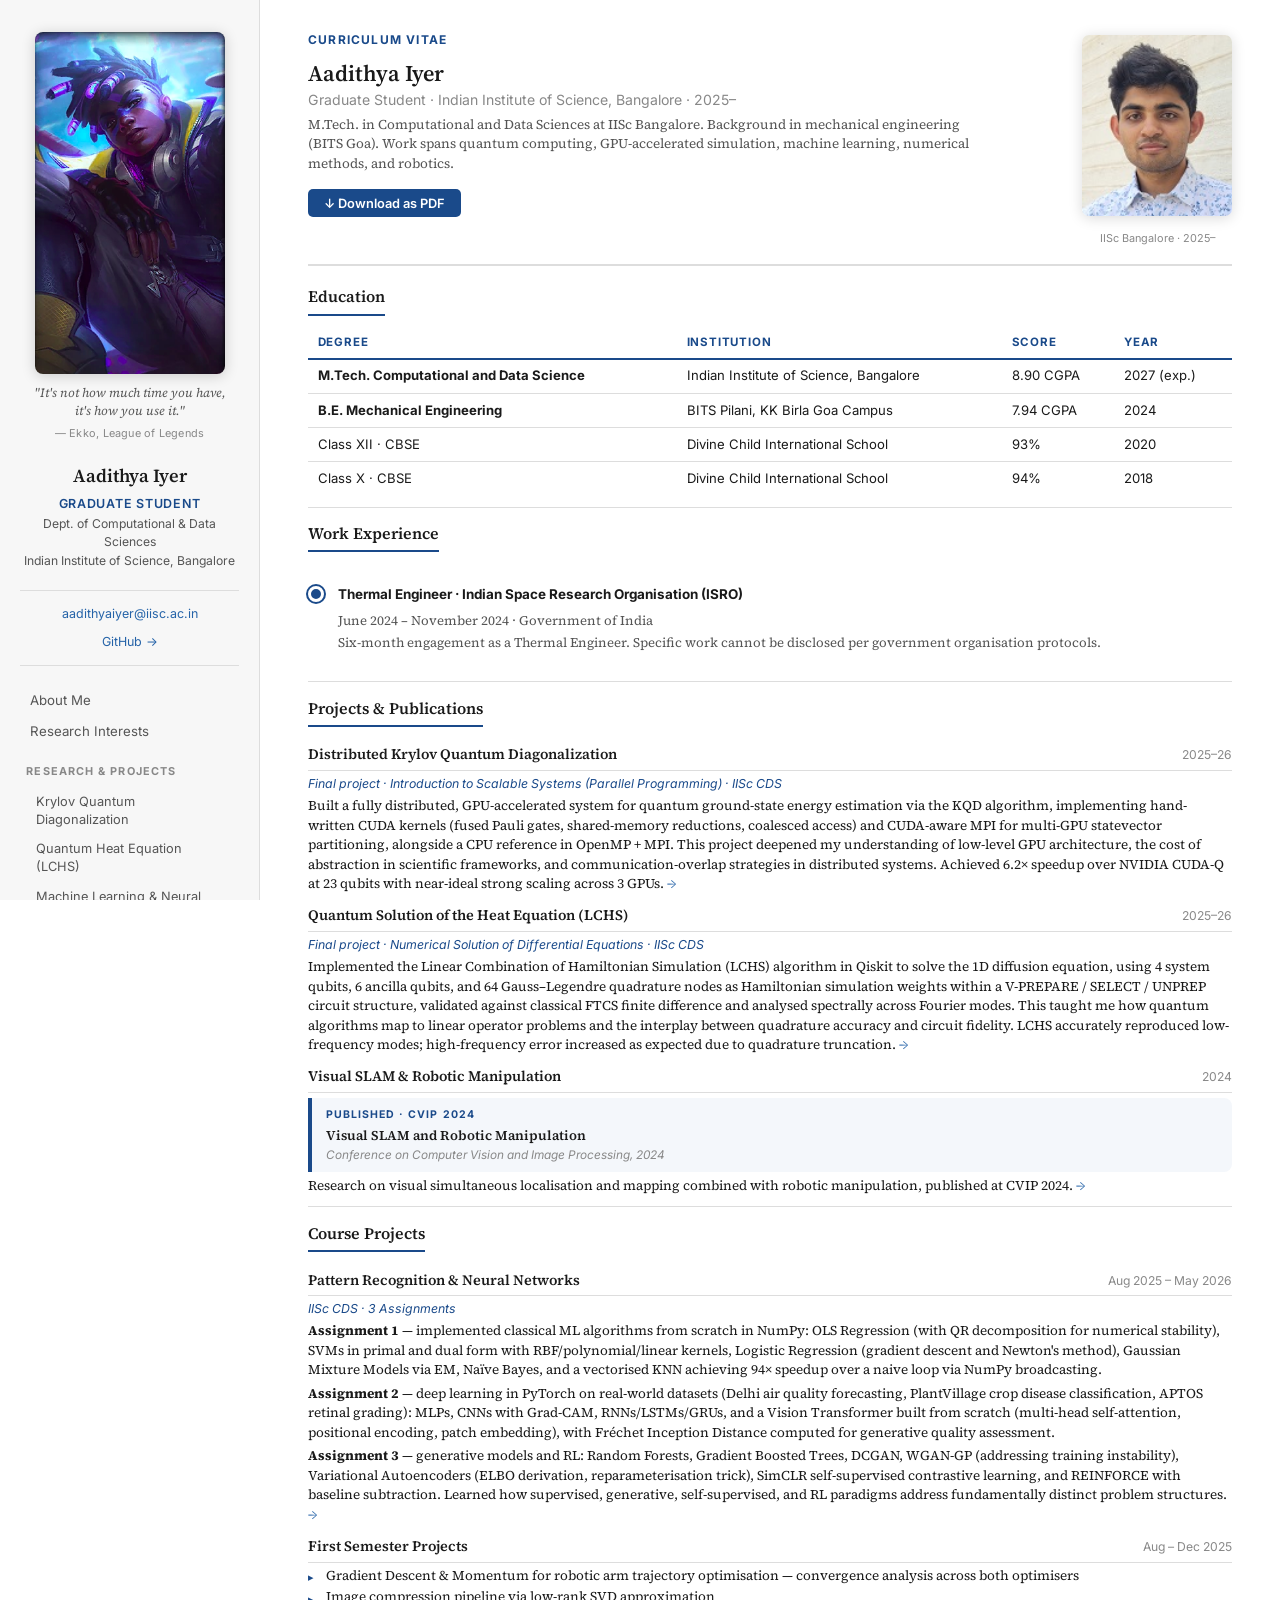
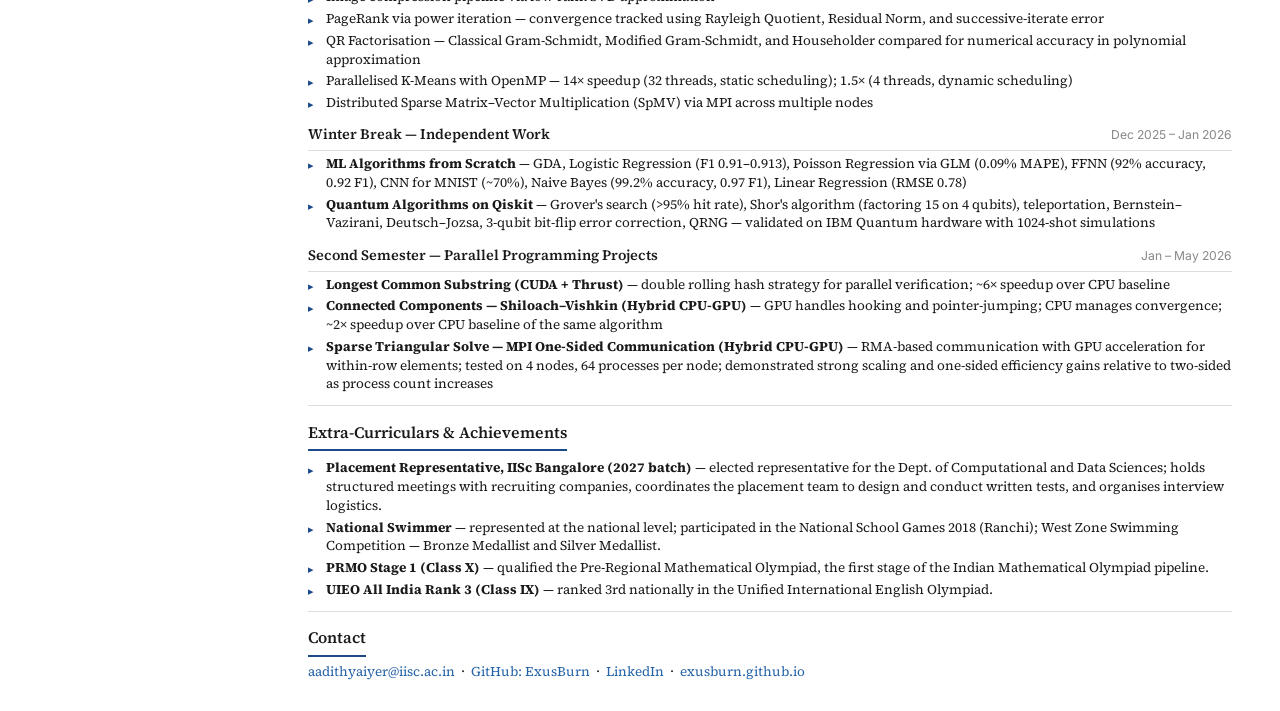
==== commit 5f87431e: "Compact CV, standalone Research Interests page, nav updated" ====
--- a/cv.html
+++ b/cv.html
@@ -8,60 +8,92 @@
   <link rel="preconnect" href="https://fonts.googleapis.com" />
   <link href="https://fonts.googleapis.com/css2?family=Source+Serif+4:ital,wght@0,300;0,400;0,600;1,400&family=Inter:wght@400;500;600;700&display=swap" rel="stylesheet" />
   <style>
+    /* ── Compact CV overrides ── */
+    .content { padding: 1.8rem 3rem; }
+
+    .page-hero { margin-bottom: 1rem; padding-bottom: 0.8rem; }
+    .page-hero h1 { font-size: 1.4rem; margin-bottom: 0.1rem; }
+    .page-hero .hero-sub { margin-bottom: 0.3rem; }
+    .page-hero p { font-size: 0.84rem; line-height: 1.45; margin-bottom: 0.3rem; }
+
+    section { margin-bottom: 0; }
+    section h2 { font-size: 1rem; margin-bottom: 0.35rem; padding-bottom: 0.18rem; }
+    section h3 { font-size: 0.9rem; margin: 0.65rem 0 0.1rem; }
+    section h4 { font-size: 0.78rem; margin: 0.35rem 0 0.1rem; }
+    section p { font-size: 0.84rem; line-height: 1.45; margin-bottom: 0.25rem; }
+
+    hr { margin: 0.7rem 0; }
+
+    .prose-list { gap: 0.18rem; margin: 0.15rem 0 0.35rem; }
+    .prose-list li { font-size: 0.84rem; line-height: 1.4; padding-left: 1.1rem; }
+    .prose-list li::before { font-size: 0.7rem; top: 0.2rem; }
+
+    .course-table { font-size: 0.82rem; margin: 0.4rem 0 0.6rem; }
+    .course-table th { padding: 0.28rem 0.6rem; font-size: 0.72rem; }
+    .course-table td { padding: 0.3rem 0.6rem; }
+
+    .timeline-body { padding-bottom: 0.4rem; }
+    .timeline-body h4 { font-size: 0.84rem; }
+    .timeline-body p { font-size: 0.82rem; line-height: 1.4; margin: 0; }
+    .timeline-dot { width: 16px; height: 16px; margin-top: 4px; }
+    .timeline-item::before { left: 7px; top: 22px; }
+    .timeline-item { gap: 0.9rem; }
+
+    .publication-box { padding: 0.45rem 0.85rem; margin: 0.3rem 0 0.25rem; }
+    .pub-label { font-size: 0.66rem; margin-bottom: 0.15rem; }
+    .pub-title { font-size: 0.84rem; margin-bottom: 0.1rem; }
+    .pub-venue { font-size: 0.74rem; margin-bottom: 0; }
+
+    .cv-entry { margin: 0.6rem 0 0; }
+    .cv-entry-header {
+      display: flex;
+      justify-content: space-between;
+      align-items: baseline;
+      border-bottom: 1px solid var(--border);
+      padding-bottom: 0.12rem;
+      margin-bottom: 0.25rem;
+    }
+    .cv-entry-header h3 { margin: 0; font-size: 0.9rem; }
+    .cv-date {
+      font-family: var(--sans);
+      font-size: 0.76rem;
+      color: var(--light);
+      white-space: nowrap;
+      margin-left: 1rem;
+    }
+    .cv-sub {
+      font-family: var(--sans);
+      font-size: 0.77rem;
+      color: var(--accent);
+      font-style: italic;
+      margin-bottom: 0.2rem;
+    }
+
     .download-btn {
       display: inline-flex;
       align-items: center;
-      gap: 0.45rem;
+      gap: 0.4rem;
       background: var(--accent);
       color: #fff;
       font-family: var(--sans);
-      font-size: 0.88rem;
+      font-size: 0.8rem;
       font-weight: 600;
-      padding: 0.55rem 1.25rem;
+      padding: 0.4rem 1rem;
       border: none;
-      border-radius: 6px;
+      border-radius: 5px;
       cursor: pointer;
-      text-decoration: none;
-      transition: background 0.2s, transform 0.15s;
-      margin-top: 1rem;
-    }
-    .download-btn:hover { background: var(--accent-l); transform: translateY(-2px); }
-
-    .cv-section-date {
-      font-family: var(--sans);
-      font-size: 0.78rem;
-      color: var(--light);
-      font-weight: 500;
-      float: right;
-      margin-top: 0.2rem;
-    }
-
-    .proj-group {
-      margin: 1.5rem 0 0.5rem;
-      padding-bottom: 0.25rem;
-      border-bottom: 1px solid var(--border);
-      overflow: hidden;
-    }
-
-    .proj-group h3 {
-      display: inline;
-      font-family: var(--sans);
-      font-size: 0.96rem;
-      font-weight: 700;
-      color: var(--text);
-      text-transform: none;
-      letter-spacing: 0;
-      margin: 0;
-    }
+      margin-top: 0.7rem;
+      transition: background 0.2s;
+    }
+    .download-btn:hover { background: var(--accent-l); }
 
     @media print {
       .sidebar, .download-btn { display: none !important; }
       .page-wrapper { display: block !important; }
-      .content { padding: 1.5rem 2.5rem !important; }
+      .content { padding: 1rem 2rem !important; }
       a { color: inherit !important; text-decoration: none !important; }
-      .pub-label { color: var(--accent) !important; }
       section h2 { page-break-after: avoid; }
-      h3, h4 { page-break-after: avoid; }
+      .cv-entry { page-break-inside: avoid; }
       .timeline-item::before { display: none; }
     }
   </style>
@@ -72,27 +104,24 @@
   <main class="content">
 
     <!-- Hero -->
-    <div class="page-hero" style="display:grid; grid-template-columns: 1fr 170px; gap: 2.5rem; align-items: start;">
+    <div class="page-hero" style="display:grid; grid-template-columns: 1fr 150px; gap: 2rem; align-items: start;">
       <div>
         <span class="hero-tag">Curriculum Vitae</span>
         <h1>Aadithya Iyer</h1>
         <p class="hero-sub">Graduate Student · Indian Institute of Science, Bangalore · 2025–</p>
         <p>
-          M.Tech. student in Computational and Data Sciences at IISc Bangalore, with a background
-          in mechanical engineering from BITS Goa. Work spans quantum computing, high-performance
-          GPU simulation, machine learning, numerical methods, and robotics — combining theoretical
-          depth with hands-on systems implementation.
-        </p>
-        <button class="download-btn" onclick="window.print()">
-          ↓ Download as PDF
-        </button>
-      </div>
-      <div style="text-align:center; padding-top:0.5rem;">
+          M.Tech. in Computational and Data Sciences at IISc Bangalore. Background in mechanical
+          engineering (BITS Goa). Work spans quantum computing, GPU-accelerated simulation,
+          machine learning, numerical methods, and robotics.
+        </p>
+        <button class="download-btn" onclick="window.print()">↓ Download as PDF</button>
+      </div>
+      <div style="text-align:center; padding-top:0.4rem;">
         <img src="photo.jpg" alt="Aadithya Iyer"
-          style="width:100%; border-radius:8px; box-shadow:0 3px 18px rgba(0,0,0,0.15);"
+          style="width:100%; border-radius:7px; box-shadow:0 2px 14px rgba(0,0,0,0.15);"
           onerror="this.style.display='none'" />
-        <p style="font-family:var(--sans); font-size:0.72rem; color:var(--light); margin-top:0.4rem;">
-          IISc, Bangalore · 2025–
+        <p style="font-family:var(--sans); font-size:0.68rem; color:var(--light); margin-top:0.3rem;">
+          IISc Bangalore · 2025–
         </p>
       </div>
     </div>
@@ -103,7 +132,7 @@
       <table class="course-table">
         <thead>
           <tr>
-            <th>Degree / Qualification</th>
+            <th>Degree</th>
             <th>Institution</th>
             <th>Score</th>
             <th>Year</th>
@@ -114,11 +143,11 @@
             <td><strong>M.Tech. Computational and Data Science</strong></td>
             <td>Indian Institute of Science, Bangalore</td>
             <td>8.90 CGPA</td>
-            <td>2027 (expected)</td>
+            <td>2027 (exp.)</td>
           </tr>
           <tr>
             <td><strong>B.E. Mechanical Engineering</strong></td>
-            <td>Birla Institute of Technology and Science, KK Birla Goa Campus</td>
+            <td>BITS Pilani, KK Birla Goa Campus</td>
             <td>7.94 CGPA</td>
             <td>2024</td>
           </tr>
@@ -148,71 +177,14 @@
           <div class="timeline-dot"></div>
           <div class="timeline-body">
             <h4>Thermal Engineer · Indian Space Research Organisation (ISRO)</h4>
-            <p>June 2024 – November 2024 &nbsp;·&nbsp; Government of India</p>
-            <p style="margin-top:0.5rem; color:var(--muted);">
-              Worked as a Thermal Engineer at ISRO for six months. Specific work and technical
-              details cannot be disclosed in accordance with government organisation protocols.
+            <p>June 2024 – November 2024 · Government of India</p>
+            <p style="margin-top:0.2rem;">
+              Six-month engagement as a Thermal Engineer. Specific work cannot be disclosed
+              per government organisation protocols.
             </p>
           </div>
         </div>
       </div>
-    </section>
-
-    <hr />
-
-    <!-- Research Interests -->
-    <section id="research">
-      <h2>Research Interests</h2>
-
-      <h3>Quantum Algorithms &amp; Quantum Computing</h3>
-      <p>
-        My primary research interest lies in quantum computing — specifically, in algorithms that
-        offer provable advantages over classical methods for computationally hard problems. I have
-        worked with quantum linear algebra (Krylov subspace methods adapted for quantum hardware),
-        Hamiltonian simulation techniques (LCHS, LCU), and foundational quantum algorithms
-        including Grover's search, Shor's factoring, and quantum error correction. I am
-        particularly interested in the boundary between near-term NISQ devices and fault-tolerant
-        computation, and in understanding what quantum speedups are practically achievable today.
-      </p>
-
-      <h3>High-Performance Computing &amp; GPU Programming</h3>
-      <p>
-        I believe that algorithmic insight without efficient implementation is incomplete. My HPC
-        work focuses on writing hand-tuned CUDA kernels for quantum statevector simulation,
-        designing distributed multi-GPU systems using CUDA-aware MPI, and exploiting architectural
-        features — shared-memory reductions, coalesced memory access, fused kernels — to close the
-        gap between theoretical and hardware performance. I am interested in cases where low-level
-        systems programming decisively outperforms high-level framework abstractions.
-      </p>
-
-      <h3>Machine Learning</h3>
-      <p>
-        My ML interests span both theory and implementation. I have built core algorithms from
-        scratch — Gaussian Discriminant Analysis, Logistic Regression, Poisson Regression via
-        GLM, feedforward and convolutional neural networks, Naive Bayes with Laplace smoothing —
-        and applied them to benchmark tasks including digit recognition (MNIST), binary
-        classification (MakeMoons), and regression. I am interested in the mathematical
-        foundations of learning: generalisation bounds, optimisation landscapes, and why
-        particular architectures work.
-      </p>
-
-      <h3>Numerical Methods for Differential Equations</h3>
-      <p>
-        I am interested in numerical methods for PDEs — finite difference schemes, Gaussian
-        quadrature, spectral methods — and in emerging quantum-classical hybrid approaches to
-        solving differential equations. My LCHS project sits at this intersection: implementing
-        a quantum algorithm (Linear Combination of Hamiltonian Simulation) to solve the 1D
-        diffusion equation and comparing against classical FTCS finite difference, with rigorous
-        spectral error analysis across Fourier modes.
-      </p>
-
-      <h3>Robotics &amp; Computer Vision</h3>
-      <p>
-        I have worked on visual SLAM and robotic manipulation, resulting in a publication at
-        CVIP 2024. My interest in robotics is shaped by the challenge of building systems
-        that must perceive, reason, and act reliably in real environments — where sensor noise,
-        computational constraints, and physical dynamics all interact.
-      </p>
     </section>
 
     <hr />
@@ -221,91 +193,57 @@
     <section id="projects">
       <h2>Projects &amp; Publications</h2>
 
-      <h3>Distributed Krylov Quantum Diagonalization</h3>
-      <div class="tech-tags">
-        <span>Quantum Computing</span><span>CUDA C++</span><span>CUDA-Aware MPI</span>
-        <span>OpenMP</span><span>cuBLAS</span><span>LAPACK</span>
-      </div>
-      <p>
-        <em>Final project, Introduction to Scalable Systems (Parallel Programming) · IISc CDS, 2025–26</em>
-      </p>
-      <p>
-        Designed and implemented a fully distributed, GPU-accelerated system for finding ground
-        state energies of quantum spin systems via the Krylov Quantum Diagonalization (KQD)
-        algorithm. The algorithm builds a Krylov subspace — span{|ψ₀⟩, H|ψ₀⟩, H²|ψ₀⟩, …} —
-        from an initial quantum state and iteratively refines the ground state energy estimate
-        by solving a small generalized eigenvalue problem H·c = E·S·c classically via LAPACK.
-      </p>
-      <p>
-        The implementation targets the Heisenberg XXX spin chain, representing quantum states
-        as complex statevectors of length 2ⁿ in GPU memory and applying Pauli interactions
-        as hand-written CUDA kernels. Key optimisations include fused two-qubit gate kernels
-        (reducing memory passes per interaction), shared-memory tree reductions for inner
-        products, statevector reuse across Krylov iterations, and coalesced memory access
-        patterns. For multi-GPU runs, the statevector is partitioned across devices using
-        CUDA-aware MPI, enabling direct GPU-to-GPU transfers without CPU staging.
-      </p>
-      <ul class="prose-list">
-        <li><strong>6.2× speedup</strong> over NVIDIA CUDA-Q baseline at 23 qubits — the gap
-          widens with qubit count as framework abstraction overhead scales with problem size</li>
-        <li><strong>Near-ideal strong scaling</strong> from 1 to 3 GPUs — doubling GPUs roughly
-          halves runtime, demonstrating that MPI communication overhead is negligible relative
-          to computation</li>
-        <li>CPU reference implementation in OpenMP + MPI for correctness verification and
-          baseline performance measurement</li>
-      </ul>
-      <p><a href="kqd.html">Full project writeup →</a></p>
-
-      <h3>Quantum Solution of the Heat Equation (LCHS)</h3>
-      <div class="tech-tags">
-        <span>Quantum Computing</span><span>Qiskit</span><span>Python</span>
-        <span>NumPy</span><span>SciPy</span>
-      </div>
-      <p>
-        <em>Final project, Numerical Solution of Differential Equations · IISc CDS, 2025–26</em>
-      </p>
-      <p>
-        Implemented the Linear Combination of Hamiltonian Simulation (LCHS) algorithm in
-        Qiskit to solve the one-dimensional diffusion equation ∂u/∂t = α(t)·∂²u/∂x² on
-        a periodic domain. The spatial domain is discretised into 16 grid points (4 qubits);
-        time integration uses 64 Gauss–Legendre quadrature nodes, each corresponding to a
-        Hamiltonian simulation circuit weighted by its quadrature coefficient.
-      </p>
-      <p>
-        The quantum circuit consists of a state preparation stage, a V-PREPARE block loading
-        quadrature weights across 6 ancilla qubits, a SELECT unitary applying controlled
-        Hamiltonian simulations, and an UNPREP stage to project onto the desired linear
-        combination. Results were validated against a classical Forward-Time Centered-Space
-        (FTCS) finite difference solver and analysed spectrally — LCHS accurately reproduces
-        low-frequency Fourier modes, with relative error increasing for high-frequency modes
-        due to quadrature truncation.
-      </p>
-      <p><a href="lchs.html">Full project writeup →</a></p>
-
-      <h3>Visual SLAM &amp; Robotic Manipulation</h3>
-      <div class="tech-tags">
-        <span>Robotics</span><span>Computer Vision</span><span>ROS</span>
-      </div>
-      <div class="publication-box">
-        <span class="pub-label">Published · CVIP 2024</span>
-        <p class="pub-title">Visual SLAM and Robotic Manipulation</p>
-        <p class="pub-venue">Conference on Computer Vision and Image Processing, 2024</p>
-      </div>
-      <p>
-        Research on visual simultaneous localisation and mapping (SLAM) combined with
-        robotic manipulation. Published at CVIP 2024.
-        <a href="robotics.html">Full project writeup →</a>
-      </p>
-
-      <h3>Pattern Recognition &amp; Neural Networks</h3>
-      <div class="tech-tags">
-        <span>Machine Learning</span><span>Python</span><span>PyTorch</span>
-      </div>
-      <p>
-        Coursework and assignments in pattern recognition, probabilistic classifiers, and
-        neural network architectures as part of the IISc M.Tech. curriculum.
-        <a href="ml.html">View →</a>
-      </p>
+      <div class="cv-entry">
+        <div class="cv-entry-header">
+          <h3>Distributed Krylov Quantum Diagonalization</h3>
+          <span class="cv-date">2025–26</span>
+        </div>
+        <p class="cv-sub">Final project · Introduction to Scalable Systems (Parallel Programming) · IISc CDS</p>
+        <p>
+          Built a fully distributed, GPU-accelerated system for quantum ground-state energy
+          estimation via the KQD algorithm, implementing hand-written CUDA kernels (fused Pauli
+          gates, shared-memory reductions, coalesced access) and CUDA-aware MPI for multi-GPU
+          statevector partitioning, alongside a CPU reference in OpenMP + MPI. This project
+          deepened my understanding of low-level GPU architecture, the cost of abstraction in
+          scientific frameworks, and communication-overlap strategies in distributed systems.
+          Achieved 6.2× speedup over NVIDIA CUDA-Q at 23 qubits with near-ideal strong scaling
+          across 3 GPUs. <a href="kqd.html">→</a>
+        </p>
+      </div>
+
+      <div class="cv-entry">
+        <div class="cv-entry-header">
+          <h3>Quantum Solution of the Heat Equation (LCHS)</h3>
+          <span class="cv-date">2025–26</span>
+        </div>
+        <p class="cv-sub">Final project · Numerical Solution of Differential Equations · IISc CDS</p>
+        <p>
+          Implemented the Linear Combination of Hamiltonian Simulation (LCHS) algorithm in
+          Qiskit to solve the 1D diffusion equation, using 4 system qubits, 6 ancilla qubits,
+          and 64 Gauss–Legendre quadrature nodes as Hamiltonian simulation weights within a
+          V-PREPARE / SELECT / UNPREP circuit structure, validated against classical FTCS finite
+          difference and analysed spectrally across Fourier modes. This taught me how quantum
+          algorithms map to linear operator problems and the interplay between quadrature
+          accuracy and circuit fidelity. LCHS accurately reproduced low-frequency modes;
+          high-frequency error increased as expected due to quadrature truncation. <a href="lchs.html">→</a>
+        </p>
+      </div>
+
+      <div class="cv-entry">
+        <div class="cv-entry-header">
+          <h3>Visual SLAM &amp; Robotic Manipulation</h3>
+          <span class="cv-date">2024</span>
+        </div>
+        <div class="publication-box">
+          <span class="pub-label">Published · CVIP 2024</span>
+          <p class="pub-title">Visual SLAM and Robotic Manipulation</p>
+          <p class="pub-venue">Conference on Computer Vision and Image Processing, 2024</p>
+        </div>
+        <p>
+          Research on visual simultaneous localisation and mapping combined with robotic
+          manipulation, published at CVIP 2024. <a href="robotics.html">→</a>
+        </p>
+      </div>
     </section>
 
     <hr />
@@ -314,104 +252,73 @@
     <section id="course-projects">
       <h2>Course Projects</h2>
 
-      <div class="proj-group">
-        <h3>First Semester Course Projects</h3>
-        <span class="cv-section-date">Aug 2025 – Dec 2025</span>
-      </div>
-      <ul class="prose-list">
-        <li>
-          <strong>Gradient Descent &amp; Momentum for Robotic Arm Trajectory Optimisation</strong> —
-          implemented Vanilla Gradient Descent and Momentum-based parameter updates to optimise
-          the trajectory of a robotic arm; analysed convergence behaviour and compared algorithmic
-          performance across both optimisers.
-        </li>
-        <li>
-          <strong>Image Compression via Low-Rank SVD Approximation</strong> — built an image
-          compression pipeline using truncated Singular Value Decomposition, achieving controlled
-          lossy compression across varying rank budgets.
-        </li>
-        <li>
-          <strong>PageRank via Power Iteration</strong> — implemented the classical PageRank
-          algorithm using power iteration; analysed convergence using the Rayleigh Quotient,
-          Residual Norm, and absolute error between successive iterates.
-        </li>
-        <li>
-          <strong>QR Factorisation Techniques</strong> — implemented and compared Classical
-          Gram-Schmidt, Modified Gram-Schmidt, and Householder QR; evaluated numerical accuracy
-          of all three methods for polynomial function approximation.
-        </li>
-        <li>
-          <strong>Parallelised K-Means with OpenMP</strong> — accelerated centroid updates using
-          OpenMP; achieved a maximum speedup of 14× with 32 threads under static scheduling, and
-          1.5× with 4 threads under dynamic scheduling.
-        </li>
-        <li>
-          <strong>Distributed Sparse Matrix–Vector Multiplication (SpMV) via MPI</strong> —
-          implemented a distributed SpMV routine achieving scalable parallel performance across
-          multiple nodes.
-        </li>
-      </ul>
-
-      <div class="proj-group" style="margin-top:2rem;">
-        <h3>Winter Break — Independent Projects</h3>
-        <span class="cv-section-date">Dec 2025 – Jan 2026</span>
-      </div>
-      <ul class="prose-list">
-        <li>
-          <strong>ML Algorithms from Scratch</strong> — implemented a full suite of machine
-          learning algorithms without library wrappers: Gaussian Discriminant Analysis and
-          Logistic Regression (F1 0.91–0.913, accuracy 0.9–0.92); Poisson Regression via GLM
-          with Hessian-based gradient ascent (0.09% MAPE); a feedforward neural network with
-          sigmoid activation and MSE loss (92% test accuracy, 0.92 F1 on make_moons); a
-          multi-layer CNN for MNIST handwritten digit recognition (~70% accuracy); Generalised
-          Naive Bayes with Laplace smoothing (99.2% accuracy, 0.97 F1); and multivariate
-          Linear Regression via batch Gradient Descent with feature normalisation
-          (RMSE 0.78, MSE 0.61, MAE 0.56).
-        </li>
-        <li>
-          <strong>Quantum Algorithms on Qiskit</strong> — implemented Grover's search algorithm
-          (oracle + reflection operator, above 95% hit rate across test cases); Shor's algorithm
-          on a 4-qubit circuit (successfully factoring 15 into 3 × 5 via quantum period-finding);
-          and a suite of foundational circuits including quantum teleportation,
-          Bernstein–Vazirani, Deutsch–Jozsa, a 3-qubit repetition (bit-flip) error-correction
-          code, and a quantum random number generator — all validated on IBM Quantum hardware
-          with 1024-shot simulations.
-        </li>
-      </ul>
-
-      <div class="proj-group" style="margin-top:2rem;">
-        <h3>Second Semester — Parallel Programming Projects</h3>
-        <span class="cv-section-date">Jan 2026 – May 2026</span>
-      </div>
-      <ul class="prose-list">
-        <li>
-          <strong>Longest Common Substring (CUDA + Thrust)</strong> — parallelised a
-          Longest Common Substring algorithm on GPU using CUDA with the Thrust library.
-          Used a double rolling hash strategy to eliminate false positives while maximising
-          parallel efficiency; achieved approximately <strong>6× speedup</strong> over the
-          CPU baseline.
-        </li>
-        <li>
-          <strong>Number of Connected Components — Shiloach–Vishkin Algorithm (Hybrid CPU-GPU)</strong> —
-          implemented the Shiloach–Vishkin parallel connectivity algorithm on GPU, using
-          the hooking and pointer-jumping steps to propagate component labels in logarithmic
-          depth. Developed a hybrid CPU-GPU version that assigns GPU threads to hooking
-          operations while the CPU handles convergence checks; achieved approximately
-          <strong>2× speedup</strong> over the CPU baseline of the same algorithm.
-        </li>
-        <li>
-          <strong>Sparse Triangular Solve — MPI One-Sided Communication (Hybrid CPU-GPU)</strong> —
-          implemented a distributed sparse triangular solver using MPI one-sided communication
-          (RMA), replacing conventional two-sided message passing to reduce synchronisation
-          overhead. Incorporated GPU acceleration for within-row element computations,
-          yielding a hybrid CPU-GPU solver. While absolute runtimes showed slowdowns relative
-          to sequential solve (expected for small problem sizes), the implementation demonstrated
-          excellent <strong>strong scaling</strong>: runtimes decreased consistently as process
-          count increased across 4 nodes with 64 processes per node, and efficiency metrics
-          confirm that one-sided communication overhead is expected to fall below two-sided
-          for larger process counts — a result validated by timing analysis across configurations.
-        </li>
-      </ul>
+      <div class="cv-entry">
+        <div class="cv-entry-header">
+          <h3>Pattern Recognition &amp; Neural Networks</h3>
+          <span class="cv-date">Aug 2025 – May 2026</span>
+        </div>
+        <p class="cv-sub">IISc CDS · 3 Assignments</p>
+        <p>
+          <strong>Assignment 1</strong> — implemented classical ML algorithms from scratch in
+          NumPy: OLS Regression (with QR decomposition for numerical stability), SVMs in primal
+          and dual form with RBF/polynomial/linear kernels, Logistic Regression (gradient descent
+          and Newton's method), Gaussian Mixture Models via EM, Naïve Bayes, and a vectorised
+          KNN achieving 94× speedup over a naive loop via NumPy broadcasting.
+        </p>
+        <p>
+          <strong>Assignment 2</strong> — deep learning in PyTorch on real-world datasets (Delhi
+          air quality forecasting, PlantVillage crop disease classification, APTOS retinal
+          grading): MLPs, CNNs with Grad-CAM, RNNs/LSTMs/GRUs, and a Vision Transformer built
+          from scratch (multi-head self-attention, positional encoding, patch embedding), with
+          Fréchet Inception Distance computed for generative quality assessment.
+        </p>
+        <p>
+          <strong>Assignment 3</strong> — generative models and RL: Random Forests, Gradient
+          Boosted Trees, DCGAN, WGAN-GP (addressing training instability), Variational
+          Autoencoders (ELBO derivation, reparameterisation trick), SimCLR self-supervised
+          contrastive learning, and REINFORCE with baseline subtraction. Learned how supervised,
+          generative, self-supervised, and RL paradigms address fundamentally distinct problem
+          structures. <a href="ml.html">→</a>
+        </p>
+      </div>
+
+      <div class="cv-entry">
+        <div class="cv-entry-header">
+          <h3>First Semester Projects</h3>
+          <span class="cv-date">Aug – Dec 2025</span>
+        </div>
+        <ul class="prose-list">
+          <li>Gradient Descent &amp; Momentum for robotic arm trajectory optimisation — convergence analysis across both optimisers</li>
+          <li>Image compression pipeline via low-rank SVD approximation</li>
+          <li>PageRank via power iteration — convergence tracked using Rayleigh Quotient, Residual Norm, and successive-iterate error</li>
+          <li>QR Factorisation — Classical Gram-Schmidt, Modified Gram-Schmidt, and Householder compared for numerical accuracy in polynomial approximation</li>
+          <li>Parallelised K-Means with OpenMP — 14× speedup (32 threads, static scheduling); 1.5× (4 threads, dynamic scheduling)</li>
+          <li>Distributed Sparse Matrix–Vector Multiplication (SpMV) via MPI across multiple nodes</li>
+        </ul>
+      </div>
+
+      <div class="cv-entry">
+        <div class="cv-entry-header">
+          <h3>Winter Break — Independent Work</h3>
+          <span class="cv-date">Dec 2025 – Jan 2026</span>
+        </div>
+        <ul class="prose-list">
+          <li><strong>ML Algorithms from Scratch</strong> — GDA, Logistic Regression (F1 0.91–0.913), Poisson Regression via GLM (0.09% MAPE), FFNN (92% accuracy, 0.92 F1), CNN for MNIST (~70%), Naive Bayes (99.2% accuracy, 0.97 F1), Linear Regression (RMSE 0.78)</li>
+          <li><strong>Quantum Algorithms on Qiskit</strong> — Grover's search (&gt;95% hit rate), Shor's algorithm (factoring 15 on 4 qubits), teleportation, Bernstein–Vazirani, Deutsch–Jozsa, 3-qubit bit-flip error correction, QRNG — validated on IBM Quantum hardware with 1024-shot simulations</li>
+        </ul>
+      </div>
+
+      <div class="cv-entry">
+        <div class="cv-entry-header">
+          <h3>Second Semester — Parallel Programming Projects</h3>
+          <span class="cv-date">Jan – May 2026</span>
+        </div>
+        <ul class="prose-list">
+          <li><strong>Longest Common Substring (CUDA + Thrust)</strong> — double rolling hash strategy for parallel verification; ~6× speedup over CPU baseline</li>
+          <li><strong>Connected Components — Shiloach–Vishkin (Hybrid CPU-GPU)</strong> — GPU handles hooking and pointer-jumping; CPU manages convergence; ~2× speedup over CPU baseline of the same algorithm</li>
+          <li><strong>Sparse Triangular Solve — MPI One-Sided Communication (Hybrid CPU-GPU)</strong> — RMA-based communication with GPU acceleration for within-row elements; tested on 4 nodes, 64 processes per node; demonstrated strong scaling and one-sided efficiency gains relative to two-sided as process count increases</li>
+        </ul>
+      </div>
     </section>
 
     <hr />
@@ -421,23 +328,19 @@
       <h2>Extra-Curriculars &amp; Achievements</h2>
       <ul class="prose-list">
         <li>
-          <strong>Placement Representative, IISc Bangalore (2027 Batch)</strong> — elected
-          representative of the Department of Computational and Data Sciences for the 2027
-          graduating batch. Responsibilities include holding structured meetings with recruiting
-          companies to understand their requirements, coordinating within the placement team to
-          design and conduct written tests, and organising and managing interview logistics across
-          departments.
+          <strong>Placement Representative, IISc Bangalore (2027 batch)</strong> — elected
+          representative for the Dept. of Computational and Data Sciences; holds structured
+          meetings with recruiting companies, coordinates the placement team to design and
+          conduct written tests, and organises interview logistics.
         </li>
         <li>
-          <strong>National Swimmer</strong> — represented at the national level in competitive
-          swimming. Participated in the <strong>National School Games 2018</strong> held at
-          Ranchi. <strong>West Zone Swimming Competition</strong> — Bronze Medallist and Silver
-          Medallist across events.
+          <strong>National Swimmer</strong> — represented at the national level; participated in
+          the National School Games 2018 (Ranchi); West Zone Swimming Competition —
+          Bronze Medallist and Silver Medallist.
         </li>
         <li>
           <strong>PRMO Stage 1 (Class X)</strong> — qualified the Pre-Regional Mathematical
-          Olympiad, the entry stage of the Indian Mathematical Olympiad pipeline, demonstrating
-          strong mathematical problem-solving ability.
+          Olympiad, the first stage of the Indian Mathematical Olympiad pipeline.
         </li>
         <li>
           <strong>UIEO All India Rank 3 (Class IX)</strong> — ranked 3rd nationally in the
@@ -458,7 +361,7 @@
         &nbsp;·&nbsp;
         <a href="https://www.linkedin.com/in/aadithya-iyer-51929a35b/" target="_blank" rel="noopener">LinkedIn</a>
         &nbsp;·&nbsp;
-        <a href="https://exusburn.github.io/" target="_blank" rel="noopener">Personal Website</a>
+        <a href="https://exusburn.github.io/" target="_blank" rel="noopener">exusburn.github.io</a>
       </p>
     </section>
 
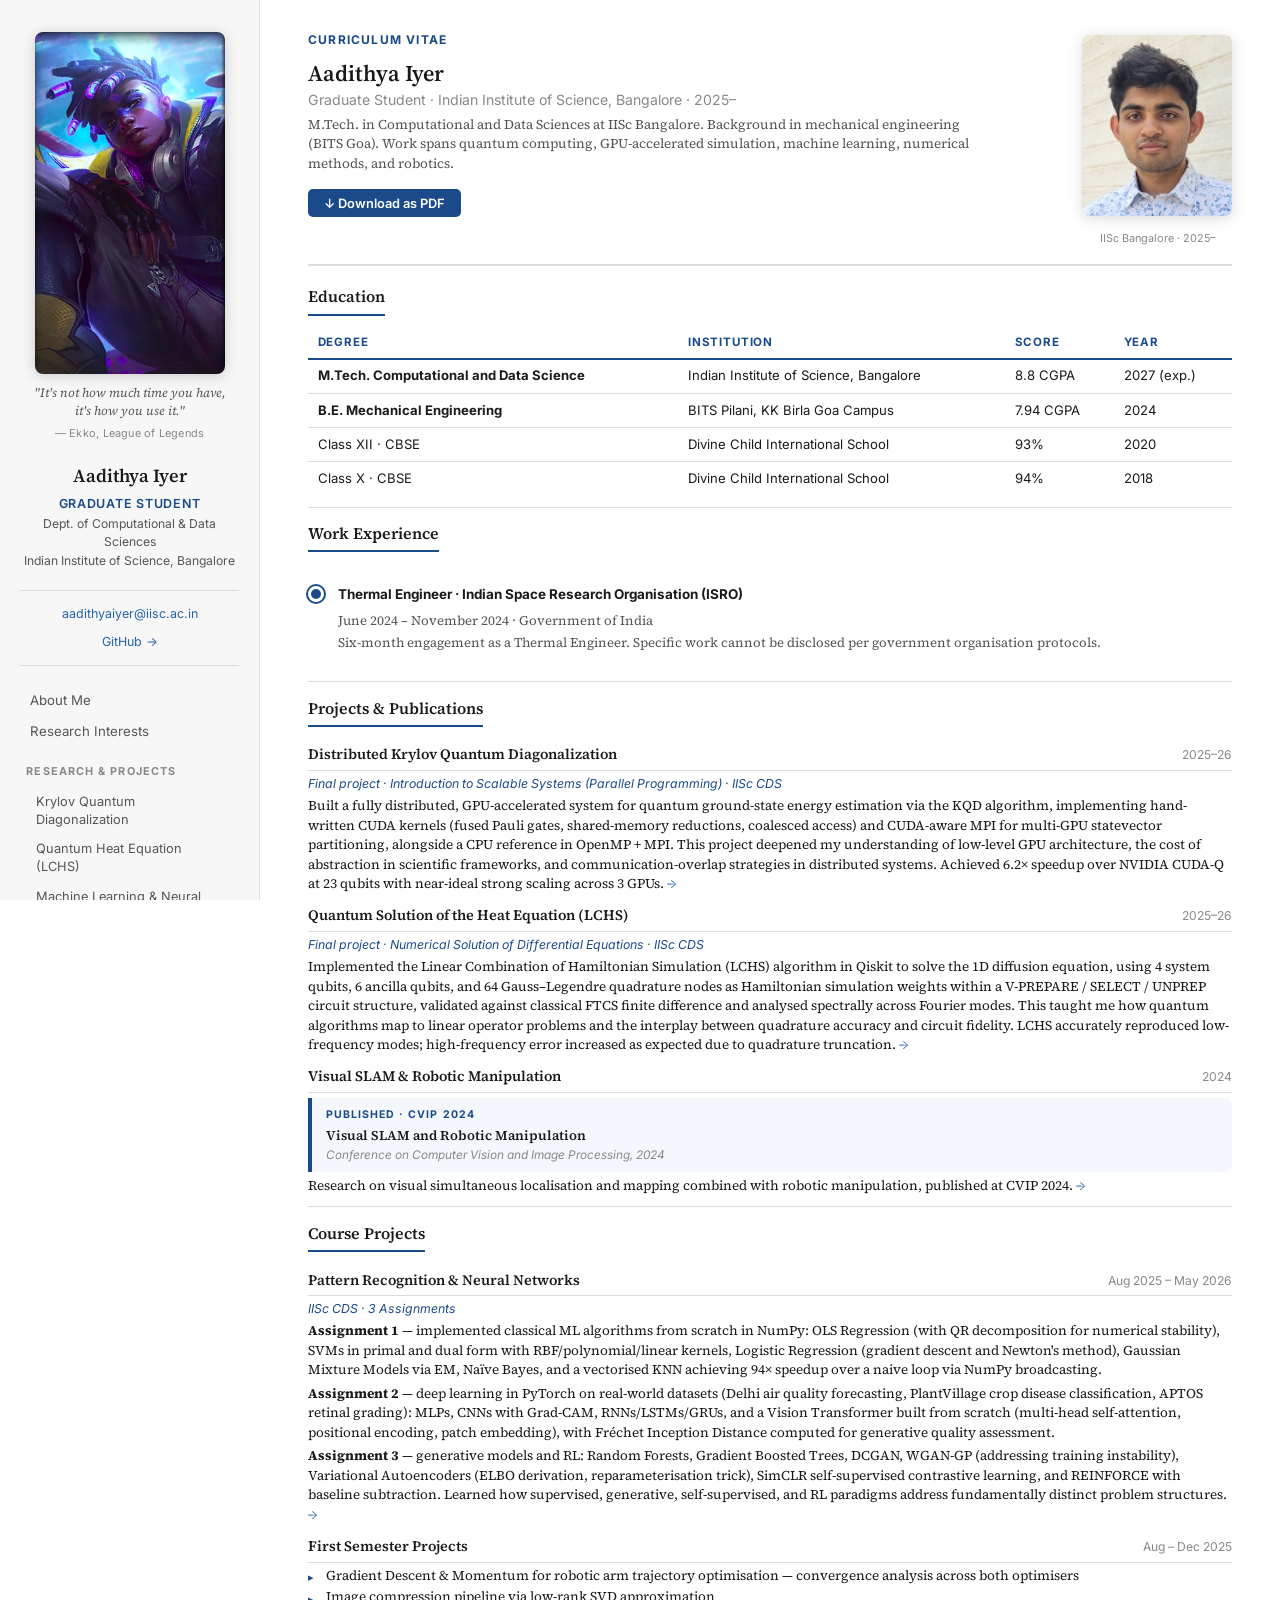
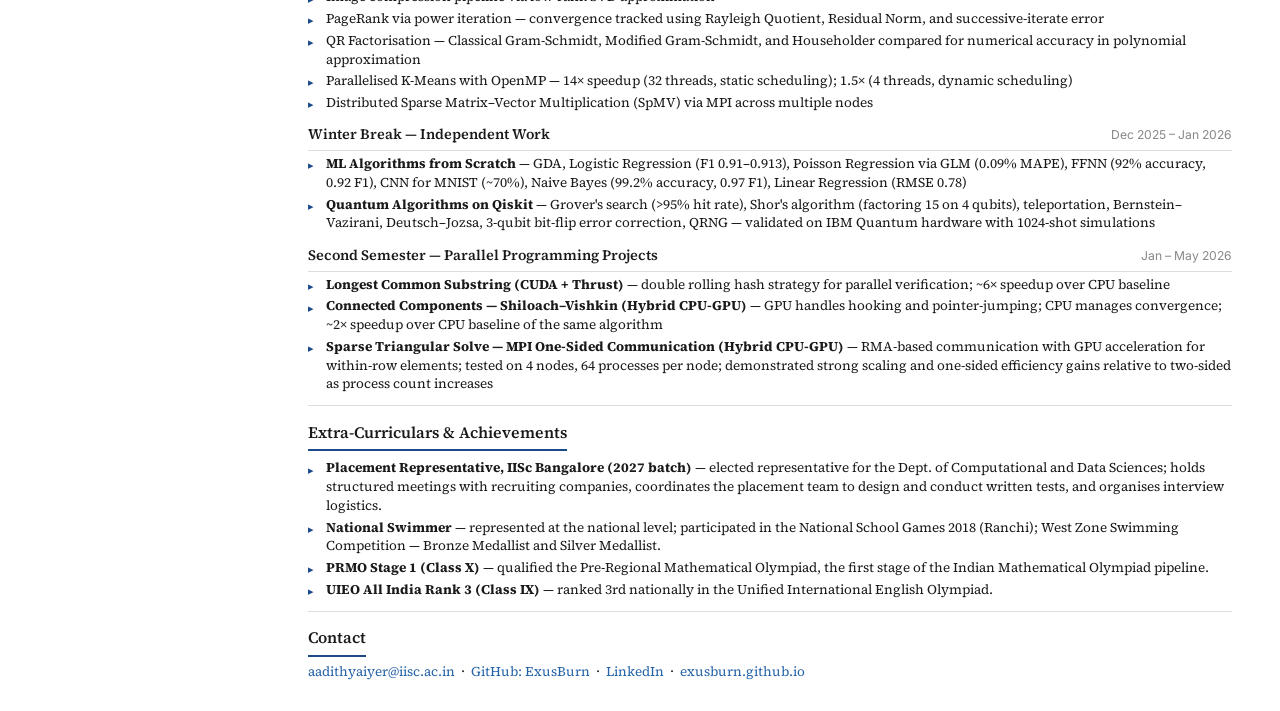
==== commit f0fafa03: "Add sem2 grades, CGPA update, and reflection section - Course table now shows grades (NSDE A+, PP A," ====
--- a/cv.html
+++ b/cv.html
@@ -142,7 +142,7 @@
           <tr>
             <td><strong>M.Tech. Computational and Data Science</strong></td>
             <td>Indian Institute of Science, Bangalore</td>
-            <td>8.90 CGPA</td>
+            <td>8.8 CGPA</td>
             <td>2027 (exp.)</td>
           </tr>
           <tr>
